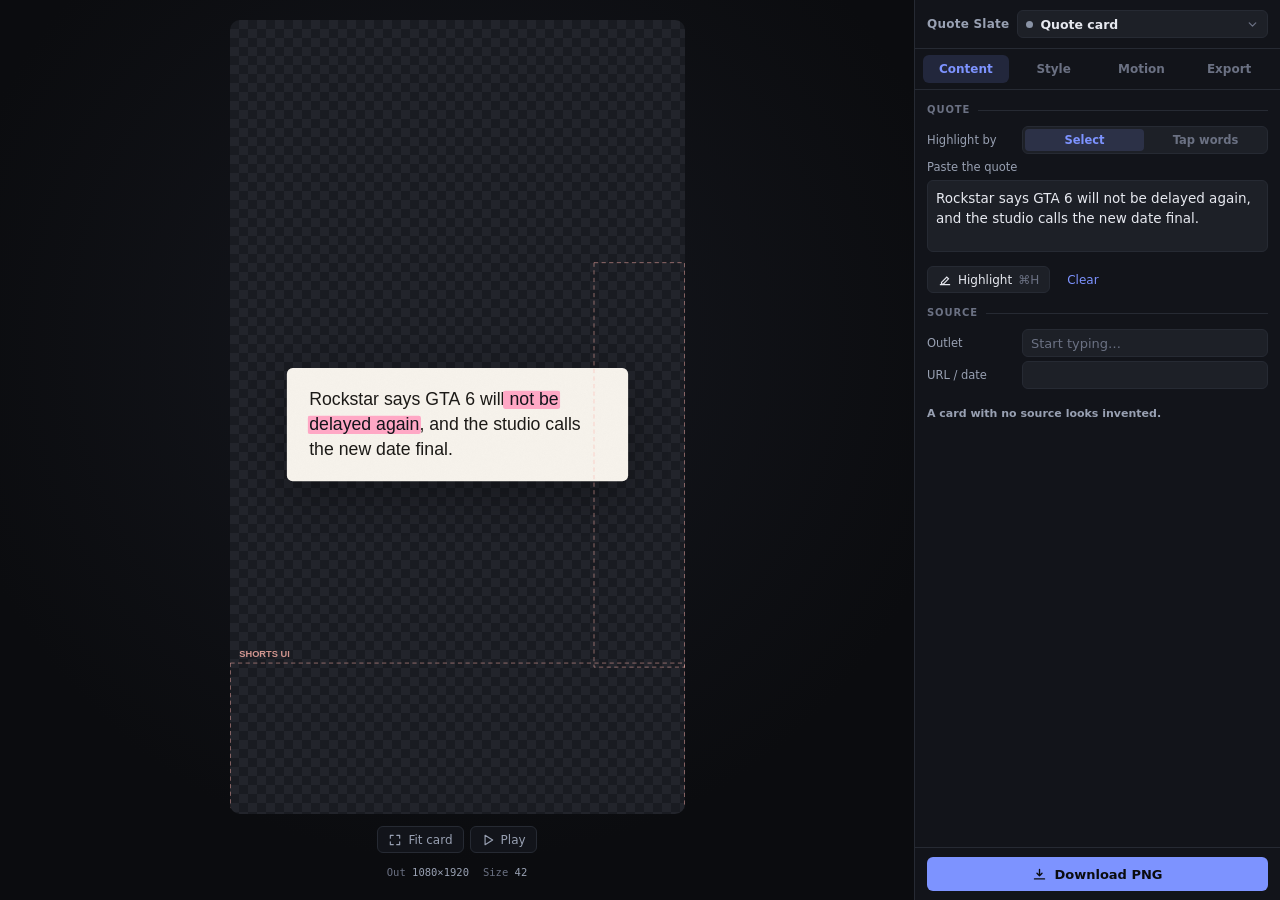
==== index.html @ 6d86068f "Fix toggles collapsing the canvas; add a Twitch chat card Toggles expanding the editor and killing t" ====
<!DOCTYPE html>
<html lang="en">
<head>
<meta charset="utf-8">
<!-- interactive-widget=resizes-content makes the on-screen keyboard shrink the
     *layout* viewport, so height:100% fills exactly the visible area and no gap
     can open below the nav bar. -->
<meta name="viewport" content="width=device-width,initial-scale=1,viewport-fit=cover,maximum-scale=1,interactive-widget=resizes-content">
<meta name="theme-color" content="#0B0C0F">
<title>Quote Slate</title>
<link rel="stylesheet" href="assets/css/app.css">
</head>
<body>
<div class="app">

  <main class="stage">
    <div class="viewer"><canvas id="preview"></canvas></div>
    <div class="tools">
      <button class="chip" id="view" aria-pressed="false"><svg viewBox="0 0 24 24"><path d="M4 9V4h5M20 9V4h-5M4 15v5h5M20 15v5h-5"/></svg><span>Fit card</span></button>
      <button class="chip" id="play"><svg viewBox="0 0 24 24"><path d="M7 4l13 8-13 8z"/></svg><span>Play</span></button>
    </div>
    <div class="readout"><div>Out <b id="rOut">—</b></div><div>Size <b id="rFit">—</b></div></div>
  </main>

  <button class="grip" id="grip" aria-label="Drag to resize the editor"><span></span></button>

  <section class="insp">
    <div class="insp-top">
      <span class="mark">Quote Slate</span>
      <div class="combo" id="designCombo">
        <button class="combo-btn" id="designBtn" aria-haspopup="listbox" aria-expanded="false">
          <span class="combo-dot" id="designDot"></span>
          <span class="combo-val" id="designVal">Quote card</span>
          <svg class="combo-chev" viewBox="0 0 24 24"><path d="M6 9l6 6 6-6"/></svg>
        </button>
        <div class="combo-pop" id="designPop" role="listbox"></div>
      </div>
      <span id="subtitle" class="hide"></span>
    </div>

    <nav class="tabs" role="tablist">
      <button data-p="content" role="tab" aria-selected="true">Content</button>
      <button data-p="style" role="tab" aria-selected="false">Style</button>
      <button data-p="motion" role="tab" aria-selected="false">Motion</button>
      <button data-p="export" role="tab" aria-selected="false">Export</button>
    </nav>

    <div class="pages">

      <!-- ===== CONTENT ===== -->
      <div class="page" data-page="content" data-on="true">
        <div class="cap" id="bodyHead">Text</div>
        <div class="row"><label>Highlight by</label>
          <div class="seg" id="mode"><button data-v="type" aria-pressed="true">Select</button><button data-v="tap">Tap words</button></div>
        </div>
        <div id="typeBox">
          <div class="row stack"><label for="text" id="textLabel">Quote</label>
            <textarea class="txt" id="text" spellcheck="false" placeholder="Paste the quote…"></textarea>
          </div>
          <div class="btn-row">
            <button class="btn" id="hlBtn"><svg viewBox="0 0 24 24"><path d="M4 20h16M6 16l9-9 3 3-9 9H6z"/></svg>Highlight <span style="color:var(--fg-3)">⌘H</span></button>
            <button class="btn ghost" id="clearBtn">Clear</button>
          </div>
        </div>
        <div id="tapBox" style="display:none">
          <div class="words" id="words"></div>
          <div class="btn-row"><button class="btn ghost" id="clearBtn2">Clear highlights</button></div>
          <p class="note">Tap a word to toggle. Drag sideways for a phrase.</p>
        </div>

        <!-- quote source -->
        <div id="sourceCard">
          <div class="cap">Source</div>
          <div class="row"><label for="outlet">Outlet</label>
            <input class="txt" type="text" id="outlet" spellcheck="false" autocomplete="off"
                   role="combobox" aria-expanded="false" aria-autocomplete="list" aria-controls="ac" placeholder="Start typing…">
          </div>
          <ul class="ac" id="ac" role="listbox" data-open="false"></ul>
          <div class="row"><label for="url">URL / date</label>
            <input class="txt" type="text" id="url" spellcheck="false" autocomplete="off">
          </div>
          <p class="note"><b>A card with no source looks invented.</b></p>
        </div>

        <!-- social account -->
        <div id="socialCard" class="hide">
          <div class="cap" id="socialHead">Account</div>
          <div class="row" id="nameRow"><label for="name">Name</label><input class="txt" type="text" id="name" spellcheck="false"></div>
          <div class="row" id="handleRow"><label for="handle" id="handleLabel">Handle</label><input class="txt" type="text" id="handle" spellcheck="false"></div>
          <div class="row" id="subRow"><label for="sub">Subreddit</label><input class="txt" type="text" id="sub" spellcheck="false"></div>
          <div class="row"><label for="time">Timestamp</label><input class="txt" type="text" id="time" spellcheck="false" placeholder="2h"></div>
          <div class="row" id="audioRow"><label for="audio">Audio</label><input class="txt" type="text" id="audio" spellcheck="false" placeholder="artist · Original audio"></div>
          <div class="drop" id="avatarDrop" role="button" tabindex="0" aria-label="Choose a profile picture">
            <span class="th" id="avatarThumb"><svg viewBox="0 0 24 24"><circle cx="12" cy="8" r="4"/><path d="M4 20c0-4 4-6 8-6s8 2 8 6"/></svg></span>
            <span class="lb">Profile picture<small id="avatarName">Optional — a coloured initial is used</small></span>
            <button type="button" class="x hide" id="avatarClear" aria-label="Remove">&times;</button>
            <input type="file" id="avatarFile" accept="image/*">
          </div>
          <div id="avatarFrame" class="hide">
            <div class="row sl"><label for="avatarScale">Zoom</label>
              <input type="range" id="avatarScale" min="100" max="300" value="100"><input class="num" id="avatarScaleNum" inputmode="numeric"><span class="unit">%</span></div>
            <div class="row sl"><label for="avatarX">Pan X</label>
              <input type="range" id="avatarX" min="-100" max="100" value="0"><input class="num" id="avatarXNum" inputmode="numeric"><span class="unit"></span></div>
            <div class="row sl"><label for="avatarY">Pan Y</label>
              <input type="range" id="avatarY" min="-100" max="100" value="0"><input class="num" id="avatarYNum" inputmode="numeric"><span class="unit"></span></div>
          </div>
          <div class="row" id="badgeRow"><label>Badge</label>
            <div class="seg" id="badge"><button data-v="off">Off</button><button data-v="blue" aria-pressed="true">Blue</button><button data-v="gold">Gold</button></div>
          </div>
          <div class="row" id="avShapeRow"><label>Avatar</label>
            <div class="seg" id="avShape"><button data-v="circle" aria-pressed="true">Circle</button><button data-v="square">Squared</button></div>
          </div>
          <div class="row rowsw" id="followRow"><span class="rl">Show “Follow”</span>
            <label class="sw"><input type="checkbox" id="follow" checked><span class="tr"></span></label></div>
          <div class="row rowsw" id="likeRow"><span class="rl">Liked<small>Fills the heart</small></span>
            <label class="sw"><input type="checkbox" id="likeOn"><span class="tr"></span></label></div>

          <!-- twitch chat -->
          <div id="twitchCard">
            <div class="row"><label>Name colour</label>
              <div class="sw-grid" id="nameColor"></div>
            </div>
            <div class="row"><label for="cheer">Cheer badge</label>
              <div class="cheerpick" id="cheerPick">
                <button class="combo-btn" id="cheerBtn" aria-haspopup="listbox" aria-expanded="false">
                  <span class="cheer-sw" id="cheerSw"></span>
                  <span class="combo-val" id="cheerVal">Off</span>
                  <svg class="combo-chev" viewBox="0 0 24 24"><path d="M6 9l6 6 6-6"/></svg>
                </button>
                <div class="combo-pop" id="cheerPop" role="listbox"></div>
              </div>
            </div>
            <div class="row rowsw"><span class="rl">Subscriber badge</span>
              <label class="sw"><input type="checkbox" id="subBadge" checked><span class="tr"></span></label></div>
            <div class="row rowsw"><span class="rl">Moderator badge</span>
              <label class="sw"><input type="checkbox" id="modBadge"><span class="tr"></span></label></div>
          </div>
        </div>

        <!-- element visibility -->
        <div id="showCard" class="hide">
          <div class="cap">Show / hide
            <button class="cap-btn" id="showAll">All on</button></div>
          <div class="row rowsw"><span class="rl">Numbers<small>Blanks every count, keeps the icons</small></span>
            <label class="sw"><input type="checkbox" id="hideCounts"><span class="tr"></span></label></div>
          <div id="showGrid"></div>
        </div>

        <!-- engagement + media -->
        <div id="metricsCard" class="hide">
          <div class="cap">Engagement</div>
          <div id="metricGrid"></div>
          <div class="drop hide" id="mediaDrop" role="button" tabindex="0" aria-label="Choose an image">
            <span class="th" id="mediaThumb"><svg viewBox="0 0 24 24"><rect x="3" y="4" width="18" height="16" rx="2"/><circle cx="9" cy="10" r="2"/><path d="M4 18l5-4 4 3 3-2 4 3"/></svg></span>
            <span class="lb">Attached image<small id="mediaName">Shown inside the post</small></span>
            <button type="button" class="x hide" id="mediaClear" aria-label="Remove">&times;</button>
            <input type="file" id="mediaFile" accept="image/*">
          </div>
          <div id="mediaFrame" class="hide">
            <div class="row sl"><label for="mediaScale">Zoom</label>
              <input type="range" id="mediaScale" min="100" max="300" value="100"><input class="num" id="mediaScaleNum" inputmode="numeric"><span class="unit">%</span></div>
            <div class="row sl"><label for="mediaX">Pan X</label>
              <input type="range" id="mediaX" min="-100" max="100" value="0"><input class="num" id="mediaXNum" inputmode="numeric"><span class="unit"></span></div>
            <div class="row sl"><label for="mediaY">Pan Y</label>
              <input type="range" id="mediaY" min="-100" max="100" value="0"><input class="num" id="mediaYNum" inputmode="numeric"><span class="unit"></span></div>
            <p class="note">Zoom starts at exact fit, so panning can never show an empty edge.</p>
          </div>
          <div class="row" id="mediaSrcRow"><label for="mediaSrc">Link source</label>
            <input class="txt" type="text" id="mediaSrc" spellcheck="false" placeholder="youtube.com"></div>
        </div>
      </div>

      <!-- ===== STYLE ===== -->
      <div class="page" data-page="style">
        <div id="themeCard">
          <div class="cap">Card</div>
          <div class="row"><label id="themeLab">Theme</label>
            <div class="seg" id="theme"><button data-v="light">Light</button><button data-v="paper" aria-pressed="true">Paper</button><button data-v="dark">Dark</button></div>
          </div>
          <div class="row" id="faceWrap"><label>Typeface</label>
            <div class="seg" id="face"><button data-v="serif">Serif</button><button data-v="sans" aria-pressed="true">Sans</button><button data-v="mono">Mono</button></div>
          </div>
        </div>

        <div class="cap">Highlight</div>
        <div class="row"><label>Colour</label>
          <div class="sw-grid" id="hlColor">
            <button data-v="#FFA8C5" style="background:#FFA8C5" aria-pressed="true"></button>
            <button data-v="#FFE566" style="background:#FFE566"></button>
            <button data-v="#9BF6A5" style="background:#9BF6A5"></button>
            <button data-v="#8BD3FF" style="background:#8BD3FF"></button>
            <button data-v="#FF7A45" style="background:#FF7A45"></button>
            <span class="pick" id="pickwrap"><input type="color" id="hlPick" value="#FFA8C5" aria-label="Custom colour"></span>
          </div>
        </div>
        <div class="row"><label for="hlHex">Hex</label><input class="txt mono" type="text" id="hlHex" maxlength="7" spellcheck="false"></div>
        <div class="row"><label>Style</label>
          <div class="seg" id="hlStyle"><button data-v="marker" aria-pressed="true">Marker</button><button data-v="underline">Underline</button></div>
        </div>

        <div class="cap">Layout</div>
        <div class="row sl"><label for="width" id="widthLab">Card width</label>
          <input type="range" id="width" min="45" max="95" value="75"><input class="num" id="widthNum" inputmode="numeric"><span class="unit">%</span></div>
        <div class="row sl"><label for="size">Text size</label>
          <input type="range" id="size" min="26" max="72" value="42"><input class="num" id="sizeNum" inputmode="numeric"><span class="unit">px</span></div>
        <div class="row sl"><label for="ypos">Vertical</label>
          <input type="range" id="ypos" min="-30" max="30" value="0"><input class="num" id="yposNum" inputmode="numeric"><span class="unit">%</span></div>
        <p class="note">Text size is a target — the card shrinks to fit the frame. Double-click a slider to reset.</p>

        <div id="extrasCard">
          <div class="cap">Extras</div>
          <div class="row rowsw" id="headerRow"><span class="rl">Outlet header bar</span>
            <label class="sw"><input type="checkbox" id="header" checked><span class="tr"></span></label></div>
          <div class="row rowsw" id="marksRow"><span class="rl">Quotation marks</span>
            <label class="sw"><input type="checkbox" id="marks"><span class="tr"></span></label></div>
          <div class="row rowsw"><span class="rl">Shorts UI zones<small>Preview only, never exported</small></span>
            <label class="sw"><input type="checkbox" id="guides" checked><span class="tr"></span></label></div>
        </div>
      </div>

      <!-- ===== MOTION ===== -->
      <div class="page" data-page="motion">
        <div class="cap">Card animation</div>
        <div class="row rowsw"><span class="rl">Animate in</span>
          <label class="sw"><input type="checkbox" id="anim" checked><span class="tr"></span></label></div>
        <div class="gwrap"><canvas id="curve" width="700" height="300"></canvas></div>
        <p class="note" id="curveInfo">—</p>

        <div class="cap" id="timingCap">Timing</div>
        <div class="row sl" id="durRow"><label for="dur">Duration</label>
          <input type="range" id="dur" min="8" max="60" value="15"><input class="num" id="durNum" inputmode="numeric"><span class="unit">f</span></div>
        <div class="row sl" id="holdRow"><label for="hold">Hold after</label>
          <input type="range" id="hold" min="0" max="60" value="6"><input class="num" id="holdNum" inputmode="numeric"><span class="unit">f</span></div>

        <div id="curvesGroup">
        <div class="cap">Curves</div>
        <div class="row"><label>Fade</label>
          <div class="seg" id="fadeEase"><button data-v="inout" aria-pressed="true">In-out</button><button data-v="out">Out</button><button data-v="none">None</button></div>
        </div>
        <div class="row"><label for="scaleEase">Scale</label>
          <select class="sel" id="scaleEase">
            <option value="back">Overshoot</option>
            <option value="spring">Spring</option>
            <option value="smooth">Smooth</option>
            <option value="custom">Custom bezier</option>
            <option value="none">Off</option>
          </select>
        </div>
        <div id="customRow" class="hide">
          <div class="row"><label for="bezPreset">Preset</label>
            <div style="display:flex;gap:6px">
              <select class="sel" id="bezPreset" aria-label="Bezier preset" style="flex:1"></select>
              <button class="btn" id="bezSave">Save</button>
            </div>
          </div>
          <p class="note">Drag the two dots on the graph to shape the curve.</p>
        </div>
        <div class="row sl"><label for="sFrom">Scale from</label>
          <input type="range" id="sFrom" min="40" max="100" value="88"><input class="num" id="sFromNum" inputmode="numeric"><span class="unit">%</span></div>
        <div class="row sl"><label for="over" id="overLab">Overshoot</label>
          <input type="range" id="over" min="0" max="40" value="17"><input class="num" id="overNum" inputmode="numeric"><span class="unit"></span></div>
        <div class="row sl"><label for="drift">Rise</label>
          <input type="range" id="drift" min="0" max="160" value="0"><input class="num" id="driftNum" inputmode="numeric"><span class="unit">px</span></div>

        </div>
        <div class="cap">Highlight animation</div>
        <div class="row rowsw"><span class="rl">Slide in<small>Wipes the marker across</small></span>
          <label class="sw"><input type="checkbox" id="hlAnim"><span class="tr"></span></label></div>
        <div id="hlAnimRow" class="hide">
          <div class="row sl"><label for="hlOffset">Offset</label>
            <input type="range" id="hlOffset" min="0" max="45" value="9"><input class="num" id="hlOffsetNum" inputmode="numeric"><span class="unit">f</span></div>
          <div class="row sl"><label for="hlDur">Slide time</label>
            <input type="range" id="hlDur" min="4" max="30" value="12"><input class="num" id="hlDurNum" inputmode="numeric"><span class="unit">f</span></div>
        </div>
      </div>

      <!-- ===== EXPORT ===== -->
      <div class="page" data-page="export">
        <div class="cap">Presets
          <button class="cap-btn" id="presetSave">Save current</button></div>
        <div id="presetList" class="presets"></div>
        <p class="note" id="presetNote">Presets store every setting except uploaded images.</p>
        <div class="cap">Output</div>
        <div class="row"><label>Type</label>
          <div class="seg" id="format"><button data-v="still" aria-pressed="true">Still</button><button data-v="seq">Frames</button><button data-v="webm">WebM</button><button data-v="gif">GIF</button></div>
        </div>
        <p class="note" id="fmtNote">A single settled frame.</p>
        <div id="stillFmtCard">
          <div class="row"><label>Encoding</label>
            <div class="seg" id="imgFmt"><button data-v="png" aria-pressed="true">PNG</button><button data-v="jpeg">JPEG</button></div>
          </div>
          <div class="row sl hide" id="jpegQ"><label for="jq">Quality</label>
            <input type="range" id="jq" min="60" max="100" value="92"><input class="num" id="jqNum" inputmode="numeric"><span class="unit">%</span></div>
        </div>
        <div class="row"><label>Framing</label>
          <div class="seg" id="crop"><button data-v="frame" aria-pressed="true">Full frame</button><button data-v="card">Card only</button></div>
        </div>
        <div class="row"><label>Resolution</label>
          <div class="seg" id="res"><button data-v="1" aria-pressed="true">1080p</button><button data-v="2">4K</button></div>
        </div>
        <div class="row"><label>Background</label>
          <div class="seg" id="bg"><button data-v="transparent" aria-pressed="true">Alpha</button><button data-v="#FFFFFF">White</button><button data-v="#000000">Black</button></div>
        </div>
        <div class="row" id="fpsRow"><label>Frame rate</label>
          <div class="seg" id="fps"><button data-v="24">24</button><button data-v="25">25</button><button data-v="30" aria-pressed="true">30</button><button data-v="60">60</button></div>
        </div>
        <div class="cap">File</div>
        <div class="row"><label for="exportName">Name</label>
          <input class="txt" type="text" id="exportName" spellcheck="false" autocomplete="off" placeholder="auto from text"></div>
        <p class="note">Frames append <b>_0000</b>. <b>Frames</b> (PNG) is lossless with alpha — use it for Premiere. GIF and WebM are previews.</p>
      </div>

    </div>

    <div class="insp-foot">
      <button id="dl"><svg viewBox="0 0 24 24"><path d="M12 4v10M8 10l4 4 4-4M4 19h16"/></svg><span id="fabLabel">Download PNG</span></button>
    </div>
  </section>

  <nav class="mbar" role="tablist">
    <button class="mt" data-p="content" role="tab" aria-selected="true"><svg viewBox="0 0 24 24"><path d="M4 6h16M4 12h16M4 18h9"/></svg>Content</button>
    <button class="mt" data-p="style" role="tab" aria-selected="false"><svg viewBox="0 0 24 24"><path d="M4 7h8M17 7h3M4 17h3M12 17h8"/><circle cx="14.5" cy="7" r="2.3"/><circle cx="9.5" cy="17" r="2.3"/></svg>Style</button>
    <button class="mt" data-p="motion" role="tab" aria-selected="false"><svg viewBox="0 0 24 24"><path d="M3 17c3.5 0 4.5-11 8-11s4.5 6 8 6"/></svg>Motion</button>
    <button class="mt" data-p="export" role="tab" aria-selected="false"><svg viewBox="0 0 24 24"><path d="M12 4v10M8 10l4 4 4-4M4 19h16"/></svg>Export</button>
    <button class="go" id="dlMobile" aria-label="Download"><svg viewBox="0 0 24 24"><path d="M12 4v10M8 10l4 4 4-4M4 19h16"/></svg></button>
  </nav>
</div>
<div class="snack" id="snack"></div>
<!-- Shown only if the module bundle never boots (e.g. opened over file://,
     where ES modules are blocked by CORS). boot.js removes it. -->
<div id="bootmsg">
  <b>Quote Slate needs to be served over http.</b>
  <span>This build uses ES modules, which browsers block on <code>file://</code>.
  Open it from GitHub Pages, or run <code>npx http-server</code> in this folder.</span>
</div>
<script type="module" src="assets/js/boot.js"></script>
</body>
</html>
---- assets/css/app.css ----
/* ============ tokens: dark-only tool chrome ============ */
:root{
  --bg:#0B0C0F; --panel:#12141A; --sub-panel:#171A21;
  --input:#1D2027; --input-hi:#252932; --line:#262A33; --line-2:#333844;
  --fg:#E7E9F0; --fg-2:#98A0B2; --fg-3:#6B7183;
  --acc:#7D93FF; --acc-soft:rgba(125,147,255,.15); --acc-ink:#0B0C0F;
  --warn:#FF8E7E; --ok:#6FD69A;
  --hl:#FFA8C5;
  --ui:-apple-system,BlinkMacSystemFont,"Segoe UI",Inter,Roboto,system-ui,sans-serif;
  --mono:ui-monospace,"SF Mono","Roboto Mono",Menlo,monospace;
  --r:6px; --r-lg:9px;
  --ctl:28px;              /* control height */
  --lab:86px;              /* label column */
}
*{box-sizing:border-box;-webkit-tap-highlight-color:transparent;min-width:0}
html,body{height:100%;overflow:hidden;overscroll-behavior:none}
body{margin:0;background:var(--bg);color:var(--fg);font-family:var(--ui);font-size:13px;
  line-height:1.4;-webkit-font-smoothing:antialiased;-webkit-text-size-adjust:100%}
button,input,select,textarea{font-family:inherit;font-size:inherit;color:inherit}
.hide{display:none!important}

*{scrollbar-width:thin;scrollbar-color:var(--line-2) transparent}
*::-webkit-scrollbar{width:9px;height:9px}
*::-webkit-scrollbar-track{background:transparent}
*::-webkit-scrollbar-thumb{background:var(--line-2);border-radius:9px;border:2px solid transparent;background-clip:content-box}
*::-webkit-scrollbar-thumb:hover{background:#454b59;background-clip:content-box}

/* ============ shell ============ */
.app{display:grid;grid-template-columns:1fr 366px;height:100dvh;height:var(--vh,100dvh);overflow:hidden}
@media (max-width:900px){
  /* --vh tracks the visual viewport, so the shell covers exactly the visible
     area whether or not the browser shrinks the layout viewport for the
     keyboard. html/body carry the nav bar colour so even a rounding-sized
     sliver behind the shell is invisible rather than a black band. */
  html,body{height:100%;background:var(--sub-panel);overflow:hidden}
  .app{position:fixed;left:0;right:0;top:var(--vvTop,0px);
       height:var(--vh,100%);max-height:var(--vh,100%)}
}

/* ---- canvas stage ---- */
.stage{display:flex;flex-direction:column;align-items:center;justify-content:center;gap:12px;
  padding:20px;min-height:0;min-width:0;overflow:hidden;background:
    radial-gradient(circle at 50% 38%,#15171E 0%,var(--bg) 72%)}
.viewer{line-height:0;border-radius:10px;overflow:hidden}
#preview{display:block;cursor:zoom-in;box-shadow:0 12px 40px rgba(0,0,0,.55);
  background:conic-gradient(#22242B 25%,#191B21 0 50%,#22242B 0 75%,#191B21 0) 0 0/18px 18px}
.tools{display:flex;gap:6px;align-items:center}
.chip{height:27px;padding:0 10px;border-radius:var(--r);border:1px solid var(--line);
  background:var(--panel);color:var(--fg-2);font-size:12px;font-weight:500;cursor:pointer;
  display:inline-flex;align-items:center;gap:6px;transition:background .1s,color .1s}
.chip:hover{background:var(--input-hi);color:var(--fg)}
.chip svg{width:14px;height:14px;fill:none;stroke:currentColor;stroke-width:2;stroke-linecap:round;stroke-linejoin:round}
.chip[aria-pressed=true]{background:var(--acc-soft);color:var(--acc);border-color:transparent}
.readout{display:flex;gap:14px;font-family:var(--mono);font-size:10.5px;color:var(--fg-3)}
.readout b{color:var(--fg-2);font-weight:500}
.readout b.warn{color:var(--warn)}

/* ---- inspector ---- */
.insp{display:flex;flex-direction:column;min-height:0;background:var(--panel);border-left:1px solid var(--line)}
.insp-top{flex:none;display:flex;align-items:center;gap:8px;padding:10px 12px;border-bottom:1px solid var(--line)}
.insp-top .mark{font-size:12px;font-weight:600;letter-spacing:.02em;color:var(--fg-2);flex:none}
select.sel{flex:1;height:var(--ctl);background:var(--input);border:1px solid var(--line);border-radius:var(--r);
  color:var(--fg);padding:0 8px;font-size:12.5px;font-weight:500;cursor:pointer;
  appearance:none;background-image:linear-gradient(45deg,transparent 50%,var(--fg-3) 50%),linear-gradient(135deg,var(--fg-3) 50%,transparent 50%);
  background-position:calc(100% - 14px) 12px,calc(100% - 9px) 12px;background-size:5px 5px,5px 5px;background-repeat:no-repeat}
select.sel:hover{background-color:var(--input-hi)}
select.sel:focus-visible{outline:2px solid var(--acc);outline-offset:-1px}

.tabs{flex:none;display:flex;gap:2px;padding:6px 8px;border-bottom:1px solid var(--line)}
.tabs button{flex:1;height:28px;background:none;border:0;border-radius:var(--r);color:var(--fg-3);
  font-size:12px;font-weight:600;cursor:pointer;transition:background .1s,color .1s}
.tabs button:hover{background:var(--input);color:var(--fg-2)}
.tabs button[aria-selected=true]{background:var(--acc-soft);color:var(--acc)}

.pages{flex:1;overflow-y:auto;overflow-x:hidden;-webkit-overflow-scrolling:touch;padding:2px 0 14px}
.page{display:none}
.page[data-on=true]{display:block}

.insp-foot{flex:none;padding:9px 12px;border-top:1px solid var(--line);display:flex;align-items:center;gap:9px}
#dl{flex:1;height:34px;border:0;border-radius:var(--r);background:var(--acc);color:var(--acc-ink);
  font-size:13px;font-weight:650;cursor:pointer;display:inline-flex;align-items:center;justify-content:center;gap:7px}
#dl:hover{filter:brightness(1.08)}
#dl[disabled]{opacity:.5;cursor:progress}
#dl svg{width:15px;height:15px;fill:none;stroke:currentColor;stroke-width:2.2;stroke-linecap:round;stroke-linejoin:round}

/* ============ dense rows ============ */
.cap{display:flex;align-items:center;gap:8px;margin:14px 12px 7px;font-size:10px;font-weight:700;
  letter-spacing:.09em;text-transform:uppercase;color:var(--fg-3)}
.cap::after{content:"";flex:1;height:1px;background:var(--line)}
.cap:first-child{margin-top:11px}

.row{display:grid;grid-template-columns:var(--lab) 1fr;align-items:center;gap:9px;
  padding:2px 12px;min-height:30px}
.row.sl{grid-template-columns:var(--lab) 1fr 44px 20px}
.row.wide{grid-template-columns:1fr}
.row>label,.row>.rl{font-size:11.5px;color:var(--fg-2);overflow:hidden;text-overflow:ellipsis;white-space:nowrap}
.row.stack{display:block;padding:3px 12px}
.row.stack>label{display:block;margin-bottom:5px}
.note{font-size:11px;color:var(--fg-3);padding:4px 12px 2px;line-height:1.45}
.note b{color:var(--fg-2);font-weight:600}
.btn-row{display:flex;gap:6px;padding:6px 12px 2px}

/* text inputs */
.txt{width:100%;height:var(--ctl);background:var(--input);border:1px solid var(--line);
  border-radius:var(--r);padding:0 8px;outline:none;transition:border-color .1s}
.txt:hover{background:var(--input-hi)}
.txt:focus{border-color:var(--acc);background:var(--input)}
.txt::placeholder{color:var(--fg-3)}
textarea.txt{height:auto;min-height:72px;max-height:210px;padding:7px 8px;resize:none;
  overflow-y:auto;line-height:1.5;font-size:13.5px}
.txt.mono{font-family:var(--mono);text-transform:uppercase}

/* numeric field beside a slider */
.num{width:100%;height:24px;background:var(--input);border:1px solid var(--line);border-radius:5px;
  font-family:var(--mono);font-size:11.5px;text-align:right;padding:0 5px;outline:none}
.num:hover{background:var(--input-hi)}
.num:focus{border-color:var(--acc)}
.unit{font-family:var(--mono);font-size:10.5px;color:var(--fg-3)}

/* buttons */
.btn{height:27px;padding:0 10px;border-radius:var(--r);border:1px solid var(--line);
  background:var(--input);color:var(--fg);font-size:12px;font-weight:500;cursor:pointer;
  display:inline-flex;align-items:center;gap:6px}
.btn:hover{background:var(--input-hi)}
.btn.ghost{background:none;border-color:transparent;color:var(--acc)}
.btn.ghost:hover{background:var(--acc-soft)}
.btn svg{width:14px;height:14px;fill:none;stroke:currentColor;stroke-width:2;stroke-linecap:round}

/* segmented */
.seg{display:flex;height:var(--ctl);background:var(--input);border:1px solid var(--line);
  border-radius:var(--r);padding:2px;gap:2px}
.seg button{flex:1 1 0;min-width:0;background:none;border:0;border-radius:4px;color:var(--fg-3);
  font-size:11.5px;font-weight:600;cursor:pointer;padding:0 3px;white-space:nowrap;
  overflow:hidden;text-overflow:ellipsis;transition:background .1s,color .1s}
.seg button:hover{color:var(--fg)}
.seg button[aria-pressed=true]{background:var(--acc-soft);color:var(--acc)}

/* switch */
.sw{position:relative;display:flex;align-items:center;justify-content:flex-end;cursor:pointer}
.sw input{position:absolute;opacity:0;width:1px;height:1px;pointer-events:none}
.sw .tr{width:32px;height:18px;border-radius:9px;background:var(--input-hi);
  border:1px solid var(--line-2);position:relative;transition:.14s;flex:none}
.sw .tr::after{content:"";position:absolute;left:2px;top:2px;width:12px;height:12px;border-radius:50%;
  background:var(--fg-3);transition:.14s}
.sw input:checked+.tr{background:var(--acc);border-color:var(--acc)}
.sw input:checked+.tr::after{left:16px;background:var(--acc-ink)}
.sw input:focus-visible+.tr{outline:2px solid var(--acc);outline-offset:2px}
.rowsw{grid-template-columns:1fr auto}
.rowsw .rl small{display:block;font-size:10.5px;color:var(--fg-3);margin-top:1px;white-space:normal}

/* sliders — fill tracks the handle exactly */
input[type=range]{-webkit-appearance:none;appearance:none;background:none;width:100%;height:20px;margin:0;cursor:pointer}
input[type=range]::-webkit-slider-runnable-track{height:4px;border-radius:2px;
  background:linear-gradient(90deg,var(--acc) 0 var(--fill,50%),var(--input-hi) var(--fill,50%) 100%)}
input[type=range]::-webkit-slider-thumb{-webkit-appearance:none;width:13px;height:13px;border-radius:50%;
  background:#EDEFF6;border:0;box-shadow:0 1px 3px rgba(0,0,0,.5);margin-top:-4.5px}
input[type=range]::-moz-range-track{height:4px;border-radius:2px;background:var(--input-hi)}
input[type=range]::-moz-range-progress{height:4px;border-radius:2px;background:var(--acc)}
input[type=range]::-moz-range-thumb{width:13px;height:13px;border-radius:50%;background:#EDEFF6;border:0}
input[type=range]:focus-visible::-webkit-slider-thumb{box-shadow:0 0 0 3px var(--acc-soft)}

/* colour swatches */
.sw-grid{display:flex;gap:6px;align-items:center}
.sw-grid button{width:24px;height:24px;border-radius:5px;border:1px solid rgba(255,255,255,.14);
  cursor:pointer;position:relative;flex:none;padding:0}
.sw-grid button[aria-pressed=true]{box-shadow:0 0 0 2px var(--acc)}
.pick{position:relative;width:24px;height:24px;border-radius:5px;flex:none;overflow:hidden;cursor:pointer;
  background:conic-gradient(#f66,#fd6,#6f9,#6cf,#a6f,#f66);border:1px solid rgba(255,255,255,.14)}
.pick input{position:absolute;inset:-6px;width:40px;height:40px;border:0;padding:0;background:none;cursor:pointer;opacity:0}
.pick[data-active=true]{box-shadow:0 0 0 2px var(--acc)}

/* autocomplete */
.ac{list-style:none;margin:4px 12px 0;padding:4px;background:var(--sub-panel);border:1px solid var(--line-2);
  border-radius:var(--r);max-height:214px;overflow-y:auto;display:none;box-shadow:0 8px 24px rgba(0,0,0,.55)}
.ac[data-open=true]{display:block}
.ac li{display:flex;align-items:center;justify-content:space-between;gap:8px;padding:6px 8px;
  border-radius:4px;cursor:pointer;font-size:12.5px}
.ac li small{color:var(--fg-3);font-size:10.5px;font-family:var(--mono);flex:none;
  overflow:hidden;text-overflow:ellipsis;max-width:46%}
.ac li b{font-weight:500;overflow:hidden;text-overflow:ellipsis;white-space:nowrap}
.ac li[aria-selected=true]{background:var(--acc-soft);color:var(--acc)}
.ac li[aria-selected=true] small{color:var(--acc)}

/* image drop */
.drop{display:flex;align-items:center;gap:8px;background:var(--input);border:1px dashed var(--line-2);
  border-radius:var(--r);padding:7px;cursor:pointer;margin:3px 12px}
.drop:hover{border-color:var(--acc);background:var(--input-hi)}
.drop .th{width:32px;height:32px;border-radius:4px;flex:none;background:var(--input-hi);
  background-size:cover;background-position:center;display:grid;place-items:center;color:var(--fg-3)}
.drop .th svg{width:15px;height:15px;fill:none;stroke:currentColor;stroke-width:1.8}
.drop .lb{flex:1;min-width:0;font-size:11.5px}
.drop .lb small{display:block;color:var(--fg-3);font-size:10.5px;margin-top:1px;
  white-space:nowrap;overflow:hidden;text-overflow:ellipsis}
/* kept in the layout but invisible — display:none breaks activation */
.drop input[type=file]{position:absolute;width:1px;height:1px;opacity:0;pointer-events:none}
.drop{position:relative}
.drop[data-over=true]{border-color:var(--acc);background:var(--acc-soft)}
.drop:focus-visible{outline:2px solid var(--acc);outline-offset:1px}
.drop .x{background:none;border:0;color:var(--fg-3);cursor:pointer;font-size:16px;padding:2px 5px;line-height:1}
.drop .x:hover{color:var(--warn)}

/* word chips */
.words{display:flex;flex-wrap:wrap;gap:5px;touch-action:pan-y;user-select:none;-webkit-user-select:none;
  background:var(--input);border:1px solid var(--line);border-radius:var(--r);padding:8px;
  min-height:84px;max-height:196px;overflow-y:auto;align-content:flex-start;margin:3px 12px}
.w{font-size:12.5px;background:var(--input-hi);border:1px solid var(--line-2);color:var(--fg);
  border-radius:4px;padding:4px 7px;cursor:pointer;line-height:1.15;touch-action:pan-y;
  max-width:100%;overflow-wrap:anywhere;text-align:left}
.w.on{background:var(--hl);color:#101014;border-color:var(--hl);font-weight:650}

/* bezier graph */
#curve{width:100%;height:132px;display:block;background:var(--input);border:1px solid var(--line);
  border-radius:var(--r);touch-action:none;cursor:crosshair}
.gwrap{padding:3px 12px}

/* ---- custom design combobox (replaces the native select) ---- */
.combo{position:relative;flex:1;min-width:0}
.combo-btn{width:100%;height:var(--ctl);display:flex;align-items:center;gap:7px;
  background:var(--input);border:1px solid var(--line);border-radius:var(--r);
  padding:0 8px;cursor:pointer;text-align:left}
.combo-btn:hover{background:var(--input-hi)}
.combo-btn[aria-expanded=true]{border-color:var(--acc)}
.combo-dot{width:7px;height:7px;border-radius:50%;background:var(--fg-3);flex:none}
.combo-val{flex:1;min-width:0;font-size:12.5px;font-weight:600;overflow:hidden;
  text-overflow:ellipsis;white-space:nowrap}
.combo-chev{width:13px;height:13px;flex:none;fill:none;stroke:var(--fg-3);stroke-width:2.4;
  stroke-linecap:round;stroke-linejoin:round;transition:transform .13s}
.combo-btn[aria-expanded=true] .combo-chev{transform:rotate(180deg)}
/* Fixed to the viewport, not the editor: placed by JS so it always fits between
   the button and the nav bar, flipping upward when there is more room there.
   Absolute positioning let it clip outside the editor with no way to reach it. */
.combo-pop{position:fixed;z-index:60;display:none;
  background:var(--sub-panel);border:1px solid var(--line-2);border-radius:var(--r-lg);
  padding:5px;box-shadow:0 18px 44px rgba(0,0,0,.75);overflow-y:auto;
  -webkit-overflow-scrolling:touch;overscroll-behavior:contain}
.combo-pop[data-open=true]{display:block}
.combo-grp{font-size:9.5px;font-weight:700;letter-spacing:.09em;text-transform:uppercase;
  color:var(--fg-3);padding:8px 8px 4px}
.combo-opt{display:flex;align-items:center;gap:8px;width:100%;background:none;border:0;
  border-radius:5px;padding:7px 8px;cursor:pointer;color:var(--fg);font-size:12.5px;text-align:left}
.combo-opt:hover{background:var(--input-hi)}
.combo-opt[aria-selected=true]{background:var(--acc-soft);color:var(--acc);font-weight:600}
.combo-opt .cd{width:7px;height:7px;border-radius:50%;flex:none}

/* ---- cheer badge picker ---- */
.cheerpick{position:relative;flex:1;min-width:0}
.cheer-sw{width:16px;height:16px;border-radius:4px;flex:none;background:var(--input-hi);
  display:grid;place-items:center}
.cheer-sw canvas{display:block;width:16px;height:16px}
.cheer-opt{display:flex;align-items:center;gap:9px;width:100%;background:none;border:0;
  border-radius:5px;padding:5px 8px;cursor:pointer;color:var(--fg);font-size:12.5px;text-align:left}
.cheer-opt:hover{background:var(--input-hi)}
.cheer-opt[aria-selected=true]{background:var(--acc-soft);color:var(--acc);font-weight:600}
.cheer-opt canvas{display:block;width:20px;height:20px;flex:none}

/* ---- caption action button ---- */
.cap-btn{background:none;border:0;color:var(--acc);font-size:10.5px;font-weight:700;
  letter-spacing:.04em;text-transform:uppercase;cursor:pointer;padding:2px 4px;border-radius:4px;
  flex:none;order:3}
.cap-btn:hover{background:var(--acc-soft)}
.cap:has(.cap-btn)::after{order:2}

/* ---- show/hide chip grid ---- */
.chips{display:flex;flex-wrap:wrap;gap:5px;padding:4px 12px 2px}
.chips button{background:var(--input);border:1px solid var(--line);border-radius:20px;
  color:var(--fg-3);font-size:11.5px;font-weight:500;cursor:pointer;padding:5px 10px;
  display:inline-flex;align-items:center;gap:5px}
.chips button:hover{background:var(--input-hi);color:var(--fg-2)}
.chips button[aria-pressed=true]{background:var(--acc-soft);border-color:transparent;color:var(--acc)}
.chips button .tick{width:11px;height:11px;flex:none;fill:none;stroke:currentColor;
  stroke-width:2.6;stroke-linecap:round;stroke-linejoin:round;opacity:.35}
.chips button[aria-pressed=true] .tick{opacity:1}

/* ---- presets ---- */
.presets{display:flex;flex-direction:column;gap:4px;padding:2px 12px}
.presets .pr{display:flex;align-items:center;gap:7px;background:var(--input);
  border:1px solid var(--line);border-radius:var(--r);padding:0 4px 0 9px;height:32px}
.presets .pr:hover{background:var(--input-hi)}
.presets .pr .nm{flex:1;min-width:0;background:none;border:0;text-align:left;cursor:pointer;
  font-size:12.5px;color:var(--fg);overflow:hidden;text-overflow:ellipsis;white-space:nowrap;height:100%}
.presets .pr[data-on=true]{border-color:var(--acc)}
.presets .pr[data-on=true] .nm{color:var(--acc);font-weight:600}
.presets .pr .act{background:none;border:0;color:var(--fg-3);cursor:pointer;font-size:11px;
  padding:4px 5px;border-radius:4px;flex:none}
.presets .pr .act:hover{color:var(--fg);background:var(--line)}
.presets .pr .act.del:hover{color:var(--warn)}
.presets .empty{font-size:11px;color:var(--fg-3);padding:3px 0}

/* ---- drag grip (mobile only) ---- */
.grip{display:none}

/* mobile bottom bar (hidden on desktop) */
.mbar{display:none}

.snack{position:fixed;left:50%;bottom:18px;transform:translate(-50%,14px);background:#EDEFF6;color:#14161B;
  padding:9px 14px;border-radius:var(--r);font-size:12.5px;font-weight:500;opacity:0;pointer-events:none;
  transition:.18s;z-index:60;max-width:min(92vw,400px);text-align:center;box-shadow:0 8px 26px rgba(0,0,0,.6)}
.snack.on{opacity:1;transform:translate(-50%,0)}

/* ============ mobile: vertical-first ============ */
@media (max-width:900px){
  :root{--ctl:34px;--lab:78px}
  .app{display:flex;flex-direction:column}
  /* The canvas height is the one knob: dragging the grip changes it, and the
     editor simply takes whatever is left. Heights come from --vh, never static
     vh, so the keyboard cannot squeeze the controls out of view. */
  .stage{flex:none;height:var(--canvasH,40vh);padding:10px 12px 6px;gap:8px;background:none;
    transition:height .2s cubic-bezier(.2,0,0,1)}
  .app[data-drag=true] .stage{transition:none}
  .app[data-sheet=full] .stage{padding:0}
  .app[data-sheet=full] .stage .tools,
  .app[data-sheet=full] .stage .readout{display:none}
  /* while a field is focused the canvas becomes a short live strip */
  :root[data-kb="1"] .stage{height:96px;padding:6px 12px 2px;gap:0}
  :root[data-kb="1"] .stage .tools,
  :root[data-kb="1"] .stage .readout{display:none}

  /* ---- drag grip ---- */
  .grip{display:flex;flex:none;align-items:center;justify-content:center;
    width:100%;height:22px;padding:0;margin:0;border:0;background:var(--panel);
    border-top:1px solid var(--line);border-radius:12px 12px 0 0;cursor:grab;
    touch-action:none;-webkit-tap-highlight-color:transparent}
  .grip span{display:block;width:40px;height:4px;border-radius:2px;background:var(--line-2);
    transition:background .12s,width .12s}
  .grip:active{cursor:grabbing}
  .grip:active span,.app[data-drag=true] .grip span{background:var(--acc);width:56px}
  /* Parked at the bottom: dim the scrolling controls only. Never
     pointer-events:none (that could strand the editor), and never dim
     .insp-top — an opacity ancestor would make the design list translucent and
     trap its z-index in a new stacking context. */
  .app[data-sheet=peek] .pages{opacity:.4}
  .insp{flex:1;min-height:0;border-left:0;border-top:0;background:var(--panel)}
  .insp-top{padding:8px 11px}
  .insp-top .mark{display:none}
  .tabs{display:none}                 /* moved to the thumb zone */
  .insp-foot{display:none}            /* download lives in the bottom bar */
  .pages{padding-bottom:10px}
  .row{min-height:36px;padding:3px 11px}
  .row.sl{grid-template-columns:var(--lab) 1fr 46px 20px}
  .cap{margin:15px 11px 7px}
  .note,.drop,.words,.gwrap,.ac{margin-left:11px;margin-right:11px}
  .note{padding-left:0;padding-right:0}
  input[type=range]{height:34px}
  input[type=range]::-webkit-slider-thumb{width:17px;height:17px;margin-top:-6.5px}
  .num{height:28px;font-size:12.5px}
  .sw .tr{width:38px;height:22px;border-radius:11px}
  .sw .tr::after{width:16px;height:16px}
  .sw input:checked+.tr::after{left:18px}
  .sw-grid button,.pick{width:30px;height:30px}
  .mbar{display:flex;order:2;flex:none;align-items:center;gap:4px;padding:6px 8px
    calc(6px + env(safe-area-inset-bottom));background:var(--sub-panel);border-top:1px solid var(--line)}
  .mbar .mt{flex:1;height:40px;background:none;border:0;border-radius:var(--r);color:var(--fg-3);
    font-size:11.5px;font-weight:600;cursor:pointer;display:flex;flex-direction:column;
    align-items:center;justify-content:center;gap:2px}
  .mbar .mt svg{width:17px;height:17px;fill:none;stroke:currentColor;stroke-width:2;stroke-linecap:round;stroke-linejoin:round}
  .mbar .mt[aria-selected=true]{background:var(--acc-soft);color:var(--acc)}
  .mbar .go{flex:none;width:52px;height:40px;border:0;border-radius:var(--r);background:var(--acc);
    color:var(--acc-ink);cursor:pointer;display:grid;place-items:center}
  .mbar .go svg{width:18px;height:18px;fill:none;stroke:currentColor;stroke-width:2.3;stroke-linecap:round;stroke-linejoin:round}
  .mbar .go[disabled]{opacity:.5}
  .snack{bottom:calc(66px + env(safe-area-inset-bottom))}
}
@media (prefers-reduced-motion:reduce){*{transition:none!important;animation:none!important}}

/* boot failure notice — removed by boot.js on a successful start */
#bootmsg{position:fixed;inset:0;z-index:99;display:flex;flex-direction:column;gap:10px;
  align-items:center;justify-content:center;padding:32px;text-align:center;
  background:var(--bg);color:var(--fg-2);font-size:13px;line-height:1.6}
#bootmsg b{color:var(--fg);font-size:15px}
#bootmsg span{max-width:34em}
#bootmsg code{font-family:var(--mono);font-size:12px;background:var(--input);
  border:1px solid var(--line);border-radius:4px;padding:1px 5px;color:var(--fg)}

/* ============================================================
   Motion. Short, functional easing — feedback on state change,
   never anything that delays a click. All of it is disabled by
   prefers-reduced-motion at the bottom of this file.
   ============================================================ */
:root{
  --e-out:cubic-bezier(.22,1,.36,1);      /* settle */
  --e-snap:cubic-bezier(.34,1.4,.5,1);    /* slight overshoot */
  --t:.16s;
}

/* tab panels ease in rather than snapping */
@keyframes pageIn{from{opacity:0;transform:translateY(6px)}to{opacity:1;transform:none}}
.page[data-on=true]{animation:pageIn .2s var(--e-out) both}

/* rows revealed by relevance changes fade rather than pop */
@keyframes rowIn{from{opacity:0}to{opacity:1}}
.row,.cap,.drop,.note{animation:rowIn .18s ease both}

/* generic press feedback */
.btn,.chip,.seg button,.chips button,.combo-btn,.cap-btn,.presets .pr .act,#dl,.mbar .mt,.mbar .go{
  transition:background var(--t) ease,color var(--t) ease,border-color var(--t) ease,
             transform .1s var(--e-out),box-shadow var(--t) ease,opacity var(--t) ease}
.btn:active,.chip:active,.chips button:active,.combo-btn:active,.cap-btn:active,#dl:active,.mbar .go:active{transform:scale(.96)}
.seg button:active{transform:scale(.94)}
.mbar .mt:active{transform:scale(.93)}

/* segmented / chip selection pops in */
.seg button[aria-pressed=true]{animation:segPop .2s var(--e-snap)}
@keyframes segPop{from{transform:scale(.88)}to{transform:scale(1)}}
.chips button[aria-pressed=true] .tick{animation:tickIn .22s var(--e-snap)}
@keyframes tickIn{from{transform:scale(.4);opacity:0}to{transform:scale(1);opacity:1}}

/* switch: the thumb overshoots very slightly on the way across */
.sw .tr{transition:background var(--t) ease,border-color var(--t) ease,transform .12s var(--e-out)}
.sw .tr::after{transition:left .2s var(--e-snap),width .16s var(--e-out),
               height .16s var(--e-out),background var(--t) ease}
.sw:active .tr{transform:scale(.94)}

/* text + numeric fields */
.txt,.num{transition:background var(--t) ease,border-color var(--t) ease,box-shadow var(--t) ease}
.txt:focus,.num:focus{box-shadow:0 0 0 3px var(--acc-soft)}

/* slider thumb grows while dragging */
input[type=range]::-webkit-slider-thumb{transition:transform .12s var(--e-out),box-shadow var(--t) ease}
input[type=range]:active::-webkit-slider-thumb{transform:scale(1.25)}

/* combobox popup */
.combo-pop{transform-origin:top center;animation:popIn .16s var(--e-out)}
.combo-pop[data-dir=up]{transform-origin:bottom center;animation:popInUp .16s var(--e-out)}
@keyframes popInUp{from{opacity:0;transform:scale(.96) translateY(6px)}to{opacity:1;transform:none}}
@keyframes popIn{from{opacity:0;transform:scale(.96) translateY(-6px)}to{opacity:1;transform:none}}
.combo-opt{transition:background var(--t) ease,color var(--t) ease}

/* autocomplete list */
.ac[data-open=true]{animation:popIn .15s var(--e-out)}
.ac li{transition:background .12s ease,color .12s ease}

/* preset rows lift on hover */
.presets .pr{transition:background var(--t) ease,border-color var(--t) ease,transform .12s var(--e-out)}
.presets .pr:hover{transform:translateX(2px)}

/* word chips */
.w{transition:background .13s ease,color .13s ease,border-color .13s ease,transform .1s var(--e-out)}
.w:active{transform:scale(.94)}
.w.on{animation:tickIn .2s var(--e-snap)}

/* toast */
.snack{transition:opacity .2s ease,transform .24s var(--e-snap)}

/* canvas fades in on first paint so it does not flash */
@keyframes viewerIn{from{opacity:0}to{opacity:1}}
.viewer{animation:viewerIn .3s ease both}

/* the grip reacts to grabbing */
.grip span{transition:background .14s ease,width .16s var(--e-snap),height .14s ease}
.grip:active span,.app[data-drag=true] .grip span{height:5px}

/* image drop thumbnail */
.drop .th{transition:background-image .2s ease,transform .14s var(--e-out)}
.drop:active .th{transform:scale(.94)}

@media (prefers-reduced-motion:reduce){
  *,*::before,*::after{animation:none!important;transition:none!important}
}
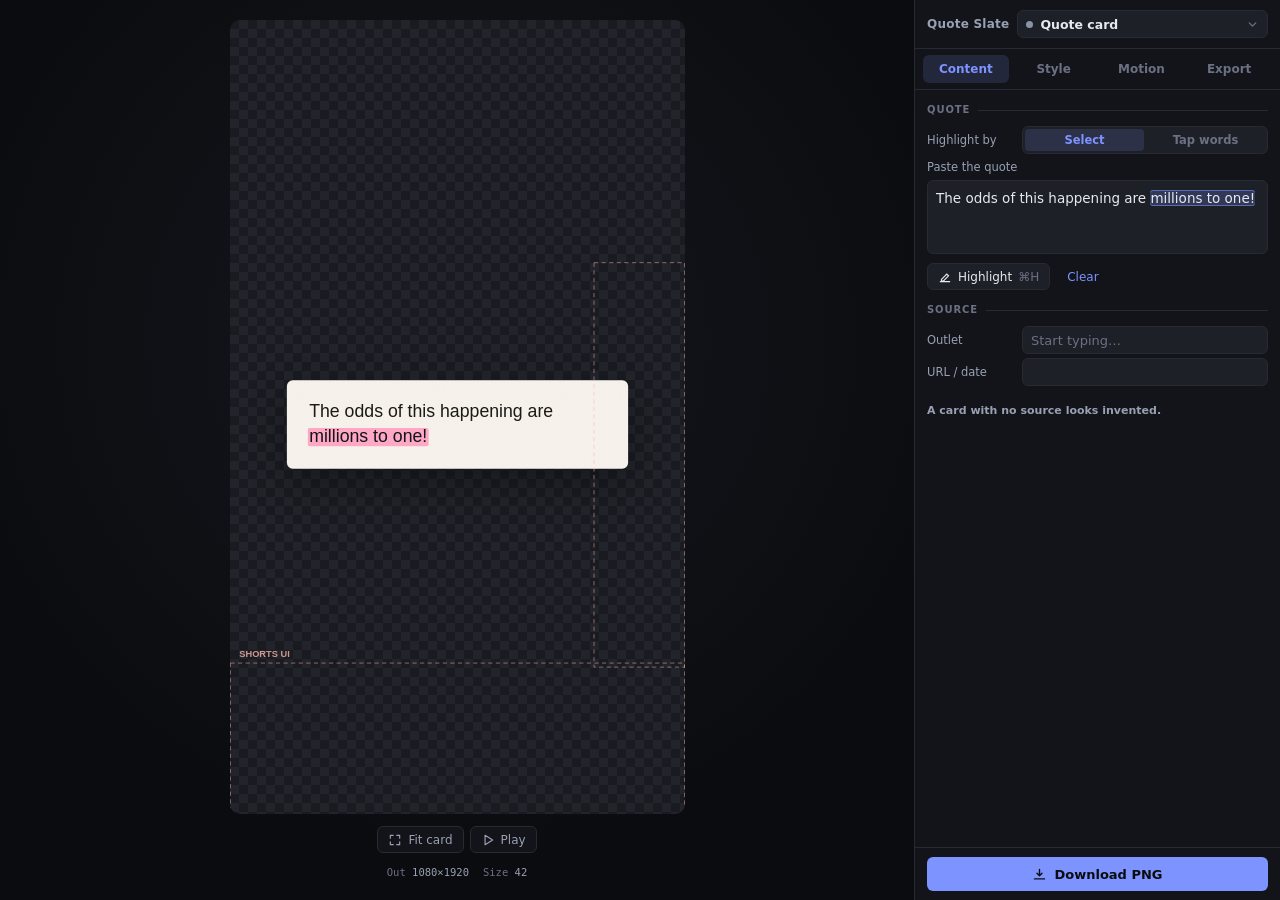
==== commit c09c085e: "Fix popup clipping; add chat/reply mode, defaults and a highlight hint - Colour swatches wrap instea" ====
--- a/index.html
+++ b/index.html
@@ -50,12 +50,15 @@
       <!-- ===== CONTENT ===== -->
       <div class="page" data-page="content" data-on="true">
         <div class="cap" id="bodyHead">Text</div>
-        <div class="row"><label>Highlight by</label>
+        <div class="row" id="modeRow"><label>Highlight by</label>
           <div class="seg" id="mode"><button data-v="type" aria-pressed="true">Select</button><button data-v="tap">Tap words</button></div>
         </div>
         <div id="typeBox">
           <div class="row stack"><label for="text" id="textLabel">Quote</label>
-            <textarea class="txt" id="text" spellcheck="false" placeholder="Paste the quote…"></textarea>
+            <div class="taWrap">
+              <div class="taMirror" id="textMirror" aria-hidden="true"></div>
+              <textarea id="text" spellcheck="false" placeholder="Paste the quote…"></textarea>
+            </div>
           </div>
           <div class="btn-row">
             <button class="btn" id="hlBtn"><svg viewBox="0 0 24 24"><path d="M4 20h16M6 16l9-9 3 3-9 9H6z"/></svg>Highlight <span style="color:var(--fg-3)">⌘H</span></button>
@@ -117,6 +120,8 @@
 
           <!-- twitch chat -->
           <div id="twitchCard">
+            <div class="row rowsw" id="twReplyRow"><span class="rl">Reply to someone<small>Adds the “Replying to” line</small></span>
+              <label class="sw"><input type="checkbox" id="twReply"><span class="tr"></span></label></div>
             <div class="row"><label>Name colour</label>
               <div class="sw-grid" id="nameColor"></div>
             </div>
@@ -141,7 +146,7 @@
         <div id="showCard" class="hide">
           <div class="cap">Show / hide
             <button class="cap-btn" id="showAll">All on</button></div>
-          <div class="row rowsw"><span class="rl">Numbers<small>Blanks every count, keeps the icons</small></span>
+          <div class="row rowsw" id="countsRow"><span class="rl">Numbers<small>Blanks every count, keeps the icons</small></span>
             <label class="sw"><input type="checkbox" id="hideCounts"><span class="tr"></span></label></div>
           <div id="showGrid"></div>
         </div>
--- a/assets/css/app.css
+++ b/assets/css/app.css
@@ -106,8 +106,27 @@
 .txt:hover{background:var(--input-hi)}
 .txt:focus{border-color:var(--acc);background:var(--input)}
 .txt::placeholder{color:var(--fg-3)}
-textarea.txt{height:auto;min-height:72px;max-height:210px;padding:7px 8px;resize:none;
-  overflow-y:auto;line-height:1.5;font-size:13.5px}
+/* The quote field is a transparent textarea over a mirror div that repeats the
+   same text, so highlighted ranges can be shown behind the caret. Both layers
+   must share every metric or the two drift apart. */
+.taWrap{position:relative;background:var(--input);border:1px solid var(--line);
+  border-radius:var(--r);transition:border-color .1s,background .1s}
+.taWrap:hover{background:var(--input-hi)}
+.taWrap:focus-within{border-color:var(--acc);background:var(--input);
+  box-shadow:0 0 0 3px var(--acc-soft)}
+.taWrap textarea,.taMirror{
+  font-family:inherit;font-size:13.5px;line-height:1.5;
+  padding:7px 8px;margin:0;border:0;
+  white-space:pre-wrap;overflow-wrap:break-word;word-break:normal;letter-spacing:normal}
+.taWrap textarea{position:relative;z-index:1;display:block;width:100%;
+  min-height:72px;max-height:210px;overflow-y:auto;resize:none;
+  background:transparent;color:var(--fg);outline:none}
+.taWrap textarea::placeholder{color:var(--fg-3)}
+.taMirror{position:absolute;inset:0;z-index:0;overflow:hidden;
+  color:transparent;pointer-events:none;user-select:none}
+/* deliberately not the marker colour — this is a hint, not a preview */
+.taMirror mark{background:rgba(125,147,255,.22);color:transparent;border-radius:3px;
+  box-shadow:0 1px 0 rgba(125,147,255,.55) inset,0 -1px 0 rgba(125,147,255,.55) inset}
 .txt.mono{font-family:var(--mono);text-transform:uppercase}
 
 /* numeric field beside a slider */
@@ -160,7 +179,7 @@
 input[type=range]:focus-visible::-webkit-slider-thumb{box-shadow:0 0 0 3px var(--acc-soft)}
 
 /* colour swatches */
-.sw-grid{display:flex;gap:6px;align-items:center}
+.sw-grid{display:flex;gap:6px;align-items:center;flex-wrap:wrap}
 .sw-grid button{width:24px;height:24px;border-radius:5px;border:1px solid rgba(255,255,255,.14);
   cursor:pointer;position:relative;flex:none;padding:0}
 .sw-grid button[aria-pressed=true]{box-shadow:0 0 0 2px var(--acc)}
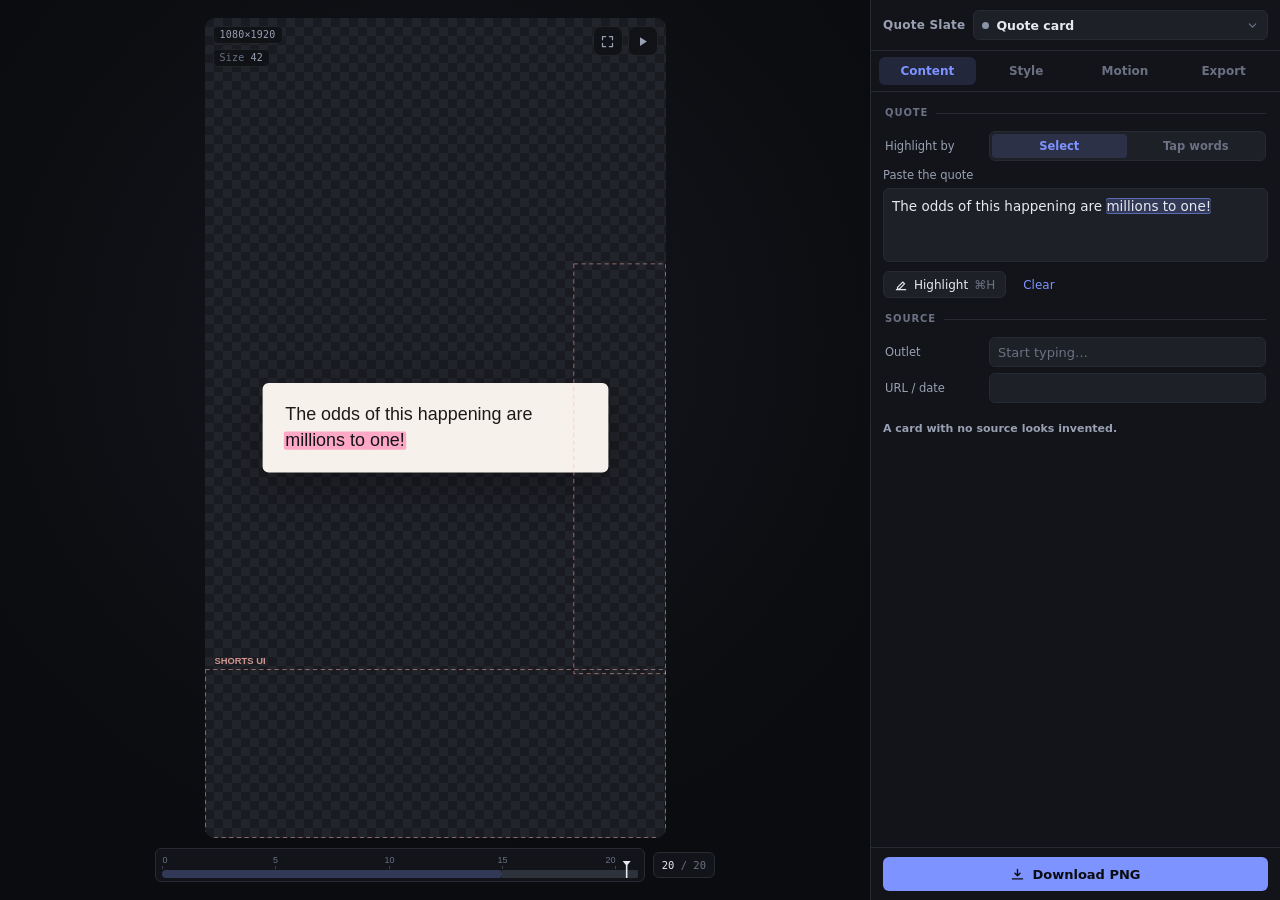
==== commit a20e0ba1: "Premiere-style motion graph, frame timeline, undo and batch export Motion - Timing is now frame coun" ====
--- a/index.html
+++ b/index.html
@@ -14,12 +14,23 @@
 <div class="app">
 
   <main class="stage">
-    <div class="viewer"><canvas id="preview"></canvas></div>
-    <div class="tools">
-      <button class="chip" id="view" aria-pressed="false"><svg viewBox="0 0 24 24"><path d="M4 9V4h5M20 9V4h-5M4 15v5h5M20 15v5h-5"/></svg><span>Fit card</span></button>
-      <button class="chip" id="play"><svg viewBox="0 0 24 24"><path d="M7 4l13 8-13 8z"/></svg><span>Play</span></button>
-    </div>
-    <div class="readout"><div>Out <b id="rOut">—</b></div><div>Size <b id="rFit">—</b></div></div>
+    <!-- The tools float over the canvas instead of sitting in a row beneath it,
+         which gives the preview the height back and puts the controls where the
+         eye already is. -->
+    <div class="cwrap">
+      <div class="viewer"><canvas id="preview"></canvas></div>
+      <div class="ovl ovl-tl"><span class="badge" id="rOut">—</span><span class="badge dim">Size <b id="rFit">—</b></span></div>
+      <div class="ovl ovl-tr">
+        <button class="fab" id="view" aria-pressed="false" aria-label="Fit card" title="Frame the card only (F)">
+          <svg viewBox="0 0 24 24"><path d="M4 9V4h5M20 9V4h-5M4 15v5h5M20 15v5h-5"/></svg></button>
+        <button class="fab" id="play" aria-pressed="false" aria-label="Play" title="Play (space)">
+          <svg viewBox="0 0 24 24"><path d="M8 5l11 7-11 7z"/></svg></button>
+      </div>
+    </div>
+    <div class="tl hide" id="tl">
+      <canvas id="tlBar"></canvas>
+      <button class="tl-read" id="tlEnd" title="Jump to the last frame (End)"><span id="tlRead">—</span></button>
+    </div>
   </main>
 
   <button class="grip" id="grip" aria-label="Drag to resize the editor"><span></span></button>
@@ -206,11 +217,10 @@
         <div class="cap">Layout</div>
         <div class="row sl"><label for="width" id="widthLab">Card width</label>
           <input type="range" id="width" min="45" max="95" value="75"><input class="num" id="widthNum" inputmode="numeric"><span class="unit">%</span></div>
-        <div class="row sl"><label for="size">Text size</label>
+        <div class="row sl"><label for="size" title="A target, not a cap — the card shrinks to fit the frame. Double-click any slider to reset it.">Text size</label>
           <input type="range" id="size" min="26" max="72" value="42"><input class="num" id="sizeNum" inputmode="numeric"><span class="unit">px</span></div>
         <div class="row sl"><label for="ypos">Vertical</label>
           <input type="range" id="ypos" min="-30" max="30" value="0"><input class="num" id="yposNum" inputmode="numeric"><span class="unit">%</span></div>
-        <p class="note">Text size is a target — the card shrinks to fit the frame. Double-click a slider to reset.</p>
 
         <div id="extrasCard">
           <div class="cap">Extras</div>
@@ -228,41 +238,61 @@
         <div class="cap">Card animation</div>
         <div class="row rowsw"><span class="rl">Animate in</span>
           <label class="sw"><input type="checkbox" id="anim" checked><span class="tr"></span></label></div>
-        <div class="gwrap"><canvas id="curve" width="700" height="300"></canvas></div>
+        <div class="gwrap" id="gwrap"><canvas id="curve"></canvas></div>
         <p class="note" id="curveInfo">—</p>
 
         <div class="cap" id="timingCap">Timing</div>
         <div class="row sl" id="durRow"><label for="dur">Duration</label>
-          <input type="range" id="dur" min="8" max="60" value="15"><input class="num" id="durNum" inputmode="numeric"><span class="unit">f</span></div>
+          <input type="range" id="dur" min="4" max="90" value="15"><input class="num" id="durNum" inputmode="numeric"><span class="unit">f</span></div>
         <div class="row sl" id="holdRow"><label for="hold">Hold after</label>
-          <input type="range" id="hold" min="0" max="60" value="6"><input class="num" id="holdNum" inputmode="numeric"><span class="unit">f</span></div>
+          <input type="range" id="hold" min="0" max="90" value="6"><input class="num" id="holdNum" inputmode="numeric"><span class="unit">f</span></div>
 
         <div id="curvesGroup">
         <div class="cap">Curves</div>
         <div class="row"><label>Fade</label>
           <div class="seg" id="fadeEase"><button data-v="inout" aria-pressed="true">In-out</button><button data-v="out">Out</button><button data-v="none">None</button></div>
         </div>
-        <div class="row"><label for="scaleEase">Scale</label>
-          <select class="sel" id="scaleEase">
-            <option value="back">Overshoot</option>
-            <option value="spring">Spring</option>
-            <option value="smooth">Smooth</option>
-            <option value="custom">Custom bezier</option>
-            <option value="none">Off</option>
-          </select>
+        <div class="row"><label>Scale</label>
+          <div class="combo" id="easeCombo">
+            <button class="combo-btn" id="easeBtn" aria-haspopup="listbox" aria-expanded="false">
+              <span class="combo-val" id="easeVal">Overshoot</span>
+              <svg class="combo-chev" viewBox="0 0 24 24"><path d="M6 9l6 6 6-6"/></svg>
+            </button>
+            <div class="combo-pop" id="easePop" role="listbox"></div>
+          </div>
         </div>
         <div id="customRow" class="hide">
-          <div class="row"><label for="bezPreset">Preset</label>
-            <div style="display:flex;gap:6px">
-              <select class="sel" id="bezPreset" aria-label="Bezier preset" style="flex:1"></select>
-              <button class="btn" id="bezSave">Save</button>
+          <div class="row"><label>Curve</label>
+            <div class="combo" id="bezCombo">
+              <button class="combo-btn" id="bezBtn" aria-haspopup="listbox" aria-expanded="false">
+                <canvas class="combo-th" id="bezThumb" width="42" height="24"></canvas>
+                <span class="combo-val" id="bezVal">Custom</span>
+                <svg class="combo-chev" viewBox="0 0 24 24"><path d="M6 9l6 6 6-6"/></svg>
+              </button>
+              <div class="combo-pop" id="bezPop" role="listbox"></div>
             </div>
-          </div>
-          <p class="note">Drag the two dots on the graph to shape the curve.</p>
-        </div>
-        <div class="row sl"><label for="sFrom">Scale from</label>
+            <button class="btn sq" id="bezSave" title="Save this curve as a preset" aria-label="Save curve">
+              <svg viewBox="0 0 24 24"><path d="M5 5h11l3 3v11H5zM8 5v5h7V5M8 19v-5h8v5"/></svg></button>
+          </div>
+          <!-- After Effects' Keyframe Velocity fields: how far into the segment the
+               handle reaches, and how fast the value leaves or arrives. -->
+          <div class="row duo"><label for="infOut">Ease out</label>
+            <span class="fld"><input class="num" id="infOut" inputmode="decimal"><i>%</i></span>
+            <span class="fld"><input class="num" id="spdOut" inputmode="decimal"><i>×</i></span>
+          </div>
+          <div class="row duo"><label for="infIn">Ease in</label>
+            <span class="fld"><input class="num" id="infIn" inputmode="decimal"><i>%</i></span>
+            <span class="fld"><input class="num" id="spdIn" inputmode="decimal"><i>×</i></span>
+          </div>
+          <div class="row"><label for="bezText">Bezier</label>
+            <input class="txt mono lc sm" type="text" id="bezText" spellcheck="false" autocomplete="off"></div>
+          <p class="note">Drag either handle on the graph. <b>Shift</b> locks an axis,
+            <b>Alt</b> mirrors the other handle, double-click straightens that side.
+            Click a handle then use the arrow keys to nudge it.</p>
+        </div>
+        <div class="row sl" id="sFromRow"><label for="sFrom">Scale from</label>
           <input type="range" id="sFrom" min="40" max="100" value="88"><input class="num" id="sFromNum" inputmode="numeric"><span class="unit">%</span></div>
-        <div class="row sl"><label for="over" id="overLab">Overshoot</label>
+        <div class="row sl" id="overRow"><label for="over" id="overLab">Overshoot</label>
           <input type="range" id="over" min="0" max="40" value="17"><input class="num" id="overNum" inputmode="numeric"><span class="unit"></span></div>
         <div class="row sl"><label for="drift">Rise</label>
           <input type="range" id="drift" min="0" max="160" value="0"><input class="num" id="driftNum" inputmode="numeric"><span class="unit">px</span></div>
@@ -273,18 +303,17 @@
           <label class="sw"><input type="checkbox" id="hlAnim"><span class="tr"></span></label></div>
         <div id="hlAnimRow" class="hide">
           <div class="row sl"><label for="hlOffset">Offset</label>
-            <input type="range" id="hlOffset" min="0" max="45" value="9"><input class="num" id="hlOffsetNum" inputmode="numeric"><span class="unit">f</span></div>
+            <input type="range" id="hlOffset" min="0" max="90" value="9"><input class="num" id="hlOffsetNum" inputmode="numeric"><span class="unit">f</span></div>
           <div class="row sl"><label for="hlDur">Slide time</label>
-            <input type="range" id="hlDur" min="4" max="30" value="12"><input class="num" id="hlDurNum" inputmode="numeric"><span class="unit">f</span></div>
+            <input type="range" id="hlDur" min="2" max="60" value="12"><input class="num" id="hlDurNum" inputmode="numeric"><span class="unit">f</span></div>
         </div>
       </div>
 
       <!-- ===== EXPORT ===== -->
       <div class="page" data-page="export">
-        <div class="cap">Presets
+        <div class="cap" title="A preset stores every setting except the quote text and uploaded images, so it carries a look between cards.">Presets
           <button class="cap-btn" id="presetSave">Save current</button></div>
         <div id="presetList" class="presets"></div>
-        <p class="note" id="presetNote">Presets store every setting except uploaded images.</p>
         <div class="cap">Output</div>
         <div class="row"><label>Type</label>
           <div class="seg" id="format"><button data-v="still" aria-pressed="true">Still</button><button data-v="seq">Frames</button><button data-v="webm">WebM</button><button data-v="gif">GIF</button></div>
@@ -312,7 +341,27 @@
         <div class="cap">File</div>
         <div class="row"><label for="exportName">Name</label>
           <input class="txt" type="text" id="exportName" spellcheck="false" autocomplete="off" placeholder="auto from text"></div>
-        <p class="note">Frames append <b>_0000</b>. <b>Frames</b> (PNG) is lossless with alpha — use it for Premiere. GIF and WebM are previews.</p>
+
+        <!-- Batch: one zip, one folder per animated card, so it can be unpacked
+             straight into a project folder and imported sequence by sequence. -->
+        <div class="cap" title="Queue several cards and render them in one pass. Each animated card becomes its own folder inside the zip.">Batch
+          <span class="pill" id="batchCount"></span>
+          <button class="cap-btn" id="batchAdd">Add current</button></div>
+        <div id="batchList" class="bqlist"></div>
+        <div class="row"><label for="batchPattern">Folder names</label>
+          <input class="txt mono lc sm" type="text" id="batchPattern" spellcheck="false" autocomplete="off"
+                 placeholder="{n}_{design}_{name}"></div>
+        <p class="note mono lc" id="batchPreview"></p>
+        <p class="note">Tokens: <b>{n}</b> position · <b>{name}</b> · <b>{design}</b> ·
+          <b>{frames}</b> · <b>{fps}</b> · <b>{size}</b> · <b>{date}</b>.
+          Frames are named after their folder, so a clip stays identifiable once it is on a timeline.
+          A <b>_manifest.txt</b> at the zip root lists every folder with its settings.</p>
+        <div class="row"><label for="batchName">Zip name</label>
+          <input class="txt" type="text" id="batchName" spellcheck="false" autocomplete="off" placeholder="slate-batch-{date}"></div>
+        <div class="btn-row">
+          <button class="btn" id="batchGo" disabled><svg viewBox="0 0 24 24"><path d="M4 7h5l2 2h9v10H4zM12 12v5M9.5 14.5L12 17l2.5-2.5"/></svg><span>Export batch</span></button>
+          <button class="btn ghost" id="batchClear">Clear queue</button>
+        </div>
       </div>
 
     </div>
--- a/assets/css/app.css
+++ b/assets/css/app.css
@@ -9,8 +9,9 @@
   --ui:-apple-system,BlinkMacSystemFont,"Segoe UI",Inter,Roboto,system-ui,sans-serif;
   --mono:ui-monospace,"SF Mono","Roboto Mono",Menlo,monospace;
   --r:6px; --r-lg:9px;
-  --ctl:28px;              /* control height */
-  --lab:86px;              /* label column */
+  --ctl:30px;              /* control height */
+  --lab:94px;              /* label column */
+  --insp-w:410px;          /* the canvas is height-bound, so column width is free */
 }
 *{box-sizing:border-box;-webkit-tap-highlight-color:transparent;min-width:0}
 html,body{height:100%;overflow:hidden;overscroll-behavior:none}
@@ -26,7 +27,7 @@
 *::-webkit-scrollbar-thumb:hover{background:#454b59;background-clip:content-box}
 
 /* ============ shell ============ */
-.app{display:grid;grid-template-columns:1fr 366px;height:100dvh;height:var(--vh,100dvh);overflow:hidden}
+.app{display:grid;grid-template-columns:1fr var(--insp-w);height:100dvh;height:var(--vh,100dvh);overflow:hidden}
 @media (max-width:900px){
   /* --vh tracks the visual viewport, so the shell covers exactly the visible
      area whether or not the browser shrinks the layout viewport for the
@@ -38,34 +39,47 @@
 }
 
 /* ---- canvas stage ---- */
-.stage{display:flex;flex-direction:column;align-items:center;justify-content:center;gap:12px;
-  padding:20px;min-height:0;min-width:0;overflow:hidden;background:
+.stage{display:flex;flex-direction:column;align-items:center;justify-content:center;gap:10px;
+  padding:18px;min-height:0;min-width:0;overflow:hidden;background:
     radial-gradient(circle at 50% 38%,#15171E 0%,var(--bg) 72%)}
+/* sized by the canvas inside it, so the floating overlays can anchor to the
+   artwork rather than to the stage */
+.cwrap{position:relative;line-height:0;min-height:0}
 .viewer{line-height:0;border-radius:10px;overflow:hidden}
 #preview{display:block;cursor:zoom-in;box-shadow:0 12px 40px rgba(0,0,0,.55);
   background:conic-gradient(#22242B 25%,#191B21 0 50%,#22242B 0 75%,#191B21 0) 0 0/18px 18px}
-.tools{display:flex;gap:6px;align-items:center}
-.chip{height:27px;padding:0 10px;border-radius:var(--r);border:1px solid var(--line);
-  background:var(--panel);color:var(--fg-2);font-size:12px;font-weight:500;cursor:pointer;
-  display:inline-flex;align-items:center;gap:6px;transition:background .1s,color .1s}
-.chip:hover{background:var(--input-hi);color:var(--fg)}
-.chip svg{width:14px;height:14px;fill:none;stroke:currentColor;stroke-width:2;stroke-linecap:round;stroke-linejoin:round}
-.chip[aria-pressed=true]{background:var(--acc-soft);color:var(--acc);border-color:transparent}
-.readout{display:flex;gap:14px;font-family:var(--mono);font-size:10.5px;color:var(--fg-3)}
-.readout b{color:var(--fg-2);font-weight:500}
-.readout b.warn{color:var(--warn)}
+
+/* ---- floating canvas controls ---- */
+.ovl{position:absolute;display:flex;gap:5px;line-height:1;z-index:2}
+.ovl-tl{top:8px;left:8px;flex-direction:column;align-items:flex-start;pointer-events:none}
+.ovl-tr{top:8px;right:8px}
+.badge{font-family:var(--mono);font-size:10px;letter-spacing:.02em;color:var(--fg-2);
+  background:rgba(11,12,15,.62);backdrop-filter:blur(6px);border:1px solid rgba(255,255,255,.07);
+  border-radius:5px;padding:3px 6px}
+.badge.dim{color:var(--fg-3)}
+.badge b{color:var(--fg-2);font-weight:500}
+.badge b.warn{color:var(--warn)}
+.fab{width:30px;height:30px;padding:0;border-radius:8px;cursor:pointer;display:grid;place-items:center;
+  color:var(--fg-2);background:rgba(11,12,15,.62);backdrop-filter:blur(6px);
+  border:1px solid rgba(255,255,255,.07)}
+.fab:hover{background:rgba(37,41,50,.9);color:var(--fg)}
+.fab svg{width:15px;height:15px;fill:none;stroke:currentColor;stroke-width:2;stroke-linecap:round;stroke-linejoin:round}
+#play svg{fill:currentColor;stroke:none}
+.fab[aria-pressed=true]{background:var(--acc);border-color:transparent;color:var(--acc-ink)}
+
+/* ---- frame timeline ---- */
+.tl{flex:none;display:flex;align-items:center;gap:8px;width:100%;max-width:560px}
+#tlBar{flex:1;min-width:0;height:34px;display:block;touch-action:none;cursor:ew-resize;
+  background:var(--panel);border:1px solid var(--line);border-radius:var(--r)}
+.tl-read{flex:none;height:26px;padding:0 8px;border-radius:var(--r);border:1px solid var(--line);
+  background:var(--panel);color:var(--fg-3);font-family:var(--mono);font-size:10.5px;cursor:pointer}
+.tl-read:hover{background:var(--input-hi);color:var(--fg-2)}
+.tl-read b{color:var(--fg);font-weight:500}
 
 /* ---- inspector ---- */
 .insp{display:flex;flex-direction:column;min-height:0;background:var(--panel);border-left:1px solid var(--line)}
 .insp-top{flex:none;display:flex;align-items:center;gap:8px;padding:10px 12px;border-bottom:1px solid var(--line)}
 .insp-top .mark{font-size:12px;font-weight:600;letter-spacing:.02em;color:var(--fg-2);flex:none}
-select.sel{flex:1;height:var(--ctl);background:var(--input);border:1px solid var(--line);border-radius:var(--r);
-  color:var(--fg);padding:0 8px;font-size:12.5px;font-weight:500;cursor:pointer;
-  appearance:none;background-image:linear-gradient(45deg,transparent 50%,var(--fg-3) 50%),linear-gradient(135deg,var(--fg-3) 50%,transparent 50%);
-  background-position:calc(100% - 14px) 12px,calc(100% - 9px) 12px;background-size:5px 5px,5px 5px;background-repeat:no-repeat}
-select.sel:hover{background-color:var(--input-hi)}
-select.sel:focus-visible{outline:2px solid var(--acc);outline-offset:-1px}
-
 .tabs{flex:none;display:flex;gap:2px;padding:6px 8px;border-bottom:1px solid var(--line)}
 .tabs button{flex:1;height:28px;background:none;border:0;border-radius:var(--r);color:var(--fg-3);
   font-size:12px;font-weight:600;cursor:pointer;transition:background .1s,color .1s}
@@ -84,15 +98,20 @@
 #dl svg{width:15px;height:15px;fill:none;stroke:currentColor;stroke-width:2.2;stroke-linecap:round;stroke-linejoin:round}
 
 /* ============ dense rows ============ */
-.cap{display:flex;align-items:center;gap:8px;margin:14px 12px 7px;font-size:10px;font-weight:700;
+.cap{display:flex;align-items:center;gap:8px;margin:18px 14px 8px;font-size:10px;font-weight:700;
   letter-spacing:.09em;text-transform:uppercase;color:var(--fg-3)}
 .cap::after{content:"";flex:1;height:1px;background:var(--line)}
-.cap:first-child{margin-top:11px}
-
-.row{display:grid;grid-template-columns:var(--lab) 1fr;align-items:center;gap:9px;
-  padding:2px 12px;min-height:30px}
-.row.sl{grid-template-columns:var(--lab) 1fr 44px 20px}
+.cap:first-child{margin-top:12px}
+
+.row{display:grid;grid-template-columns:var(--lab) 1fr;align-items:center;gap:10px;
+  padding:3px 14px;min-height:33px}
+.row.sl{grid-template-columns:var(--lab) 1fr 46px 20px}
 .row.wide{grid-template-columns:1fr}
+/* two numeric fields sharing a row — the Influence / Speed pairs */
+.row.duo{grid-template-columns:var(--lab) 1fr 1fr}
+.fld{display:flex;align-items:center;gap:5px}
+.fld .num{text-align:right}
+.fld i{font-family:var(--mono);font-size:10.5px;color:var(--fg-3);font-style:normal;flex:none;width:9px}
 .row>label,.row>.rl{font-size:11.5px;color:var(--fg-2);overflow:hidden;text-overflow:ellipsis;white-space:nowrap}
 .row.stack{display:block;padding:3px 12px}
 .row.stack>label{display:block;margin-bottom:5px}
@@ -128,6 +147,8 @@
 .taMirror mark{background:rgba(125,147,255,.22);color:transparent;border-radius:3px;
   box-shadow:0 1px 0 rgba(125,147,255,.55) inset,0 -1px 0 rgba(125,147,255,.55) inset}
 .txt.mono{font-family:var(--mono);text-transform:uppercase}
+/* hex wants uppercase; a cubic-bezier() literal does not */
+.txt.mono.lc{text-transform:none}
 
 /* numeric field beside a slider */
 .num{width:100%;height:24px;background:var(--input);border:1px solid var(--line);border-radius:5px;
@@ -143,7 +164,10 @@
 .btn:hover{background:var(--input-hi)}
 .btn.ghost{background:none;border-color:transparent;color:var(--acc)}
 .btn.ghost:hover{background:var(--acc-soft)}
+.btn.sq{width:var(--ctl);height:var(--ctl);padding:0;justify-content:center;flex:none}
 .btn svg{width:14px;height:14px;fill:none;stroke:currentColor;stroke-width:2;stroke-linecap:round}
+/* a row whose control is a combo plus a square action button */
+.row:has(>.combo+.btn.sq){grid-template-columns:var(--lab) 1fr auto}
 
 /* segmented */
 .seg{display:flex;height:var(--ctl);background:var(--input);border:1px solid var(--line);
@@ -227,10 +251,11 @@
   max-width:100%;overflow-wrap:anywhere;text-align:left}
 .w.on{background:var(--hl);color:#101014;border-color:var(--hl);font-weight:650}
 
-/* bezier graph */
-#curve{width:100%;height:132px;display:block;background:var(--input);border:1px solid var(--line);
-  border-radius:var(--r);touch-action:none;cursor:crosshair}
-.gwrap{padding:3px 12px}
+/* motion graph: value curve stacked over its velocity */
+#curve{width:100%;height:198px;display:block;background:var(--input);border:1px solid var(--line);
+  border-radius:var(--r);touch-action:none;cursor:crosshair;outline:none}
+#curve:focus-visible{border-color:var(--acc);box-shadow:0 0 0 3px var(--acc-soft)}
+.gwrap{padding:3px 14px}
 
 /* ---- custom design combobox (replaces the native select) ---- */
 .combo{position:relative;flex:1;min-width:0}
@@ -260,6 +285,14 @@
 .combo-opt:hover{background:var(--input-hi)}
 .combo-opt[aria-selected=true]{background:var(--acc-soft);color:var(--acc);font-weight:600}
 .combo-opt .cd{width:7px;height:7px;border-radius:50%;flex:none}
+/* curve thumbnails: the shape is quicker to read than the name */
+.combo-th{flex:none;width:42px;height:24px;display:block;border-radius:4px;background:var(--bg)}
+.combo-opt .combo-th{background:rgba(0,0,0,.35)}
+.combo-opt .rm{margin-left:auto;flex:none;background:none;border:0;color:var(--fg-3);
+  font-size:13px;line-height:1;padding:2px 4px;border-radius:4px;cursor:pointer;opacity:0}
+.combo-opt:hover .rm,.combo-opt:focus-within .rm{opacity:1}
+.combo-opt .rm:hover{color:var(--warn);background:var(--line)}
+.txt.sm{height:26px;font-size:11px;padding:0 7px}
 
 /* ---- cheer badge picker ---- */
 .cheerpick{position:relative;flex:1;min-width:0}
@@ -293,10 +326,11 @@
 /* ---- presets ---- */
 .presets{display:flex;flex-direction:column;gap:4px;padding:2px 12px}
 .presets .pr{display:flex;align-items:center;gap:7px;background:var(--input);
-  border:1px solid var(--line);border-radius:var(--r);padding:0 4px 0 9px;height:32px}
+  border:1px solid var(--line);border-radius:var(--r);padding:0 4px 0 5px;height:48px}
 .presets .pr:hover{background:var(--input-hi)}
 .presets .pr .nm{flex:1;min-width:0;background:none;border:0;text-align:left;cursor:pointer;
-  font-size:12.5px;color:var(--fg);overflow:hidden;text-overflow:ellipsis;white-space:nowrap;height:100%}
+  display:flex;align-items:center;gap:8px;font-size:12.5px;color:var(--fg);height:100%;padding:0}
+.presets .pr .nm .lb{flex:1;min-width:0;overflow:hidden;text-overflow:ellipsis;white-space:nowrap}
 .presets .pr[data-on=true]{border-color:var(--acc)}
 .presets .pr[data-on=true] .nm{color:var(--acc);font-weight:600}
 .presets .pr .act{background:none;border:0;color:var(--fg-3);cursor:pointer;font-size:11px;
@@ -305,6 +339,39 @@
 .presets .pr .act.del:hover{color:var(--warn)}
 .presets .empty{font-size:11px;color:var(--fg-3);padding:3px 0}
 
+/* ---- batch queue ---- */
+.pill{flex:none;font-family:var(--mono);font-size:9.5px;font-weight:600;color:var(--acc);
+  background:var(--acc-soft);border-radius:9px;padding:1px 6px;order:1}
+.pill:empty{display:none}
+.bqlist{display:flex;flex-direction:column;gap:4px;padding:2px 14px}
+.bqlist .empty{font-size:11px;color:var(--fg-3);padding:3px 0}
+.bq{display:flex;align-items:center;gap:8px;background:var(--input);border:1px solid var(--line);
+  border-radius:var(--r);padding:5px 5px 5px 6px}
+.bq:hover{background:var(--input-hi)}
+/* Thumbnails are cropped to the card, and contained rather than covered, so a
+   wide chat card and a tall quote card both read in the same box. The checker is
+   a second background *layer* rather than a pseudo-element: a negative z-index
+   child paints above its parent's background, so it covered the thumbnail. The
+   image URL arrives as --th so the layer order stays owned by the stylesheet. */
+.bq .th,.presets .pr .nm .th{flex:none;width:38px;height:38px;border-radius:4px;
+  border:1px solid var(--line);
+  background-image:var(--th,none),conic-gradient(#22242B 25%,#191B21 0 50%,#22242B 0 75%,#191B21 0);
+  background-size:contain,7px 7px;
+  background-position:center,0 0;
+  background-repeat:no-repeat,repeat}
+.bq .mid{flex:1;min-width:0;display:flex;flex-direction:column;gap:2px}
+.bq .nmf{width:100%;height:22px;text-align:left;font-family:var(--ui);font-size:12px}
+.bq .mid small{font-family:var(--mono);font-size:9.5px;color:var(--fg-3);
+  overflow:hidden;text-overflow:ellipsis;white-space:nowrap}
+.bq .acts{flex:none;display:flex;align-items:center;gap:1px}
+.bq .act{background:none;border:0;color:var(--fg-3);cursor:pointer;font-size:10.5px;
+  padding:4px 4px;border-radius:4px;line-height:1}
+.bq .act:hover{color:var(--fg);background:var(--line)}
+.bq .act.del:hover{color:var(--warn)}
+#batchPreview{color:var(--acc);word-break:break-all}
+#batchPreview:empty{display:none}
+.note.mono{font-family:var(--mono);font-size:10px}
+
 /* ---- drag grip (mobile only) ---- */
 .grip{display:none}
 
@@ -318,21 +385,24 @@
 
 /* ============ mobile: vertical-first ============ */
 @media (max-width:900px){
-  :root{--ctl:34px;--lab:78px}
+  :root{--ctl:34px;--lab:84px}
   .app{display:flex;flex-direction:column}
   /* The canvas height is the one knob: dragging the grip changes it, and the
      editor simply takes whatever is left. Heights come from --vh, never static
      vh, so the keyboard cannot squeeze the controls out of view. */
-  .stage{flex:none;height:var(--canvasH,40vh);padding:10px 12px 6px;gap:8px;background:none;
+  .stage{flex:none;height:var(--canvasH,40vh);padding:10px 12px 6px;gap:7px;background:none;
     transition:height .2s cubic-bezier(.2,0,0,1)}
   .app[data-drag=true] .stage{transition:none}
   .app[data-sheet=full] .stage{padding:0}
-  .app[data-sheet=full] .stage .tools,
-  .app[data-sheet=full] .stage .readout{display:none}
-  /* while a field is focused the canvas becomes a short live strip */
+  .app[data-sheet=full] .stage .ovl,
+  .app[data-sheet=full] .stage .tl{display:none}
+  /* while a field is focused the canvas becomes a short live strip — the
+     overlays and the ruler would not fit and are not needed mid-typing */
   :root[data-kb="1"] .stage{height:96px;padding:6px 12px 2px;gap:0}
-  :root[data-kb="1"] .stage .tools,
-  :root[data-kb="1"] .stage .readout{display:none}
+  :root[data-kb="1"] .stage .ovl,
+  :root[data-kb="1"] .stage .tl{display:none}
+  #tlBar{height:30px}
+  .fab{width:34px;height:34px}
 
   /* ---- drag grip ---- */
   .grip{display:flex;flex:none;align-items:center;justify-content:center;
@@ -354,10 +424,20 @@
   .tabs{display:none}                 /* moved to the thumb zone */
   .insp-foot{display:none}            /* download lives in the bottom bar */
   .pages{padding-bottom:10px}
-  .row{min-height:36px;padding:3px 11px}
-  .row.sl{grid-template-columns:var(--lab) 1fr 46px 20px}
-  .cap{margin:15px 11px 7px}
-  .note,.drop,.words,.gwrap,.ac{margin-left:11px;margin-right:11px}
+  .row{min-height:38px;padding:3px 12px}
+  .row.sl{grid-template-columns:var(--lab) 1fr 48px 20px}
+  .row.duo{grid-template-columns:var(--lab) 1fr 1fr}
+  /* the queue rows carry five actions each — give them real touch targets and
+     let them wrap under the name rather than squeezing it to nothing */
+  .bq{flex-wrap:wrap;padding:6px}
+  .bq .mid{flex:1 1 60%}
+  .bq .nmf{height:30px}
+  .bq .acts{flex:1 0 100%;justify-content:flex-end;gap:2px;
+    border-top:1px solid var(--line);padding-top:5px;margin-top:2px}
+  .bq .act{min-width:34px;min-height:32px;font-size:11.5px}
+  .bq .th{width:44px;height:44px}
+  .cap{margin:16px 12px 8px}
+  .note,.drop,.words,.gwrap,.ac{margin-left:12px;margin-right:12px}
   .note{padding-left:0;padding-right:0}
   input[type=range]{height:34px}
   input[type=range]::-webkit-slider-thumb{width:17px;height:17px;margin-top:-6.5px}
@@ -410,10 +490,10 @@
 .row,.cap,.drop,.note{animation:rowIn .18s ease both}
 
 /* generic press feedback */
-.btn,.chip,.seg button,.chips button,.combo-btn,.cap-btn,.presets .pr .act,#dl,.mbar .mt,.mbar .go{
+.btn,.seg button,.chips button,.combo-btn,.cap-btn,.presets .pr .act,#dl,.mbar .mt,.mbar .go{
   transition:background var(--t) ease,color var(--t) ease,border-color var(--t) ease,
              transform .1s var(--e-out),box-shadow var(--t) ease,opacity var(--t) ease}
-.btn:active,.chip:active,.chips button:active,.combo-btn:active,.cap-btn:active,#dl:active,.mbar .go:active{transform:scale(.96)}
+.btn:active,.chips button:active,.combo-btn:active,.cap-btn:active,#dl:active,.mbar .go:active{transform:scale(.96)}
 .seg button:active{transform:scale(.94)}
 .mbar .mt:active{transform:scale(.93)}
 
@@ -464,6 +544,14 @@
 @keyframes viewerIn{from{opacity:0}to{opacity:1}}
 .viewer{animation:viewerIn .3s ease both}
 
+/* floating tools and the ruler settle in rather than appearing */
+@keyframes ovlIn{from{opacity:0;transform:translateY(-4px)}to{opacity:1;transform:none}}
+.ovl{animation:ovlIn .24s var(--e-out) both}
+.tl:not(.hide){animation:ovlIn .22s var(--e-out) both}
+.fab,.tl-read{transition:background var(--t) ease,color var(--t) ease,
+              border-color var(--t) ease,transform .1s var(--e-out)}
+.fab:active,.tl-read:active{transform:scale(.93)}
+
 /* the grip reacts to grabbing */
 .grip span{transition:background .14s ease,width .16s var(--e-snap),height .14s ease}
 .grip:active span,.app[data-drag=true] .grip span{height:5px}
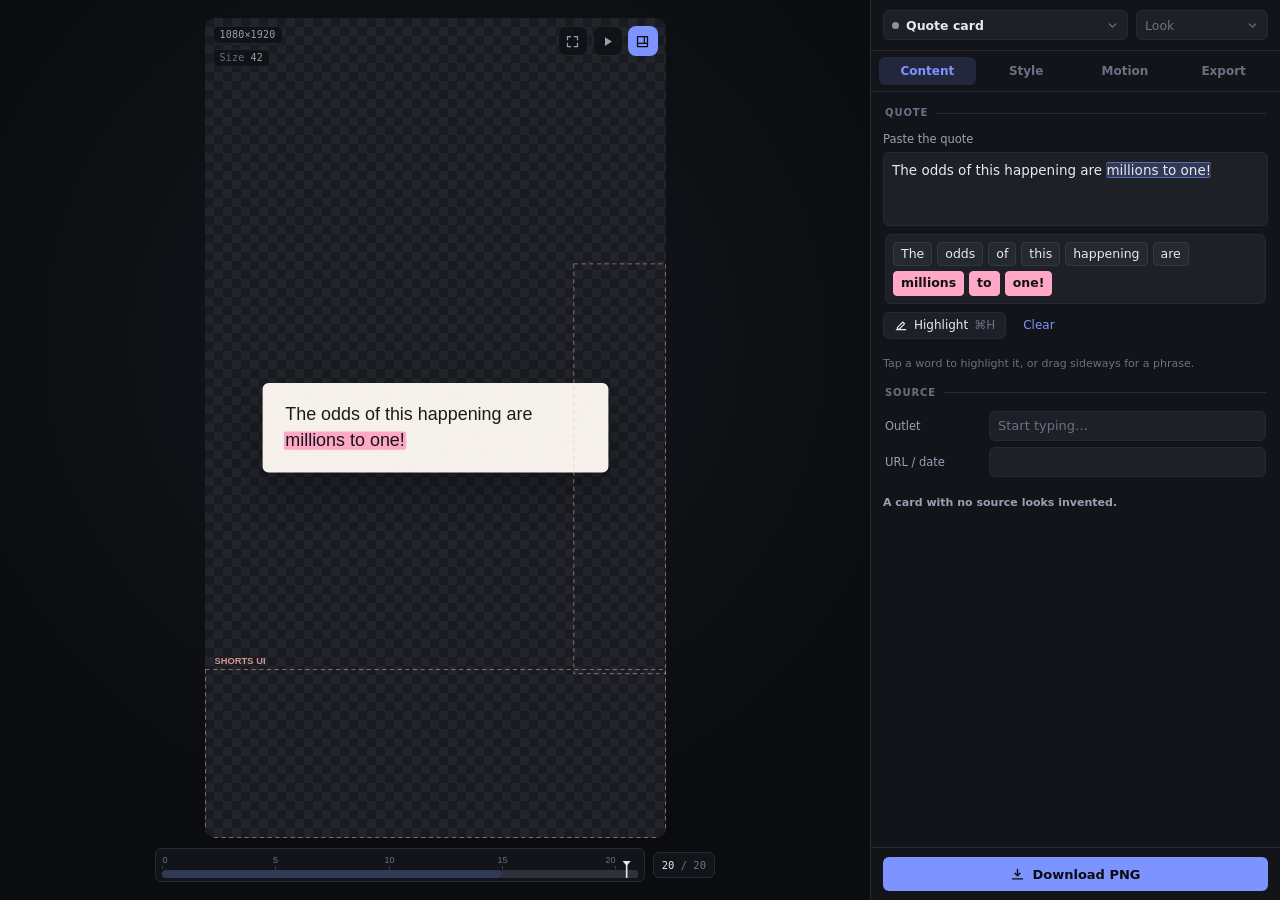
==== commit 97eba421: "Reorganise every tab around how often each control is touched Audited all 61 controls across the fou" ====
--- a/index.html
+++ b/index.html
@@ -21,10 +21,15 @@
       <div class="viewer"><canvas id="preview"></canvas></div>
       <div class="ovl ovl-tl"><span class="badge" id="rOut">—</span><span class="badge dim">Size <b id="rFit">—</b></span></div>
       <div class="ovl ovl-tr">
-        <button class="fab" id="view" aria-pressed="false" aria-label="Fit card" title="Frame the card only (F)">
+        <button class="fab" id="view" aria-pressed="false" aria-label="Zoom to card" title="Zoom the preview to the card (F)">
           <svg viewBox="0 0 24 24"><path d="M4 9V4h5M20 9V4h-5M4 15v5h5M20 15v5h-5"/></svg></button>
         <button class="fab" id="play" aria-pressed="false" aria-label="Play" title="Play (space)">
           <svg viewBox="0 0 24 24"><path d="M8 5l11 7-11 7z"/></svg></button>
+        <!-- A preview overlay, never exported — so it belongs with the preview, not
+             with the card's style. -->
+        <button class="fab" id="guides" aria-pressed="true" aria-label="Shorts UI zones"
+                title="Shorts UI safe zones — preview only, never exported">
+          <svg viewBox="0 0 24 24"><path d="M4 4h16v16H4z"/><path d="M4 15h16M15 15V4"/></svg></button>
       </div>
     </div>
     <div class="tl hide" id="tl">
@@ -36,15 +41,26 @@
   <button class="grip" id="grip" aria-label="Drag to resize the editor"><span></span></button>
 
   <section class="insp">
+    <!-- What am I making, and in which look — the two decisions that start every
+         card, side by side. The preset list used to be three clicks deep in the
+         Export tab. -->
     <div class="insp-top">
-      <span class="mark">Quote Slate</span>
       <div class="combo" id="designCombo">
-        <button class="combo-btn" id="designBtn" aria-haspopup="listbox" aria-expanded="false">
+        <button class="combo-btn" id="designBtn" aria-haspopup="listbox" aria-expanded="false"
+                title="Card type">
           <span class="combo-dot" id="designDot"></span>
           <span class="combo-val" id="designVal">Quote card</span>
           <svg class="combo-chev" viewBox="0 0 24 24"><path d="M6 9l6 6 6-6"/></svg>
         </button>
         <div class="combo-pop" id="designPop" role="listbox"></div>
+      </div>
+      <div class="combo narrow" id="presetCombo">
+        <button class="combo-btn" id="presetBtn" aria-haspopup="listbox" aria-expanded="false"
+                title="Saved looks">
+          <span class="combo-val" id="presetVal">Look</span>
+          <svg class="combo-chev" viewBox="0 0 24 24"><path d="M6 9l6 6 6-6"/></svg>
+        </button>
+        <div class="combo-pop" id="presetPop" role="listbox"></div>
       </div>
       <span id="subtitle" class="hide"></span>
     </div>
@@ -61,26 +77,22 @@
       <!-- ===== CONTENT ===== -->
       <div class="page" data-page="content" data-on="true">
         <div class="cap" id="bodyHead">Text</div>
-        <div class="row" id="modeRow"><label>Highlight by</label>
-          <div class="seg" id="mode"><button data-v="type" aria-pressed="true">Select</button><button data-v="tap">Tap words</button></div>
-        </div>
-        <div id="typeBox">
-          <div class="row stack"><label for="text" id="textLabel">Quote</label>
-            <div class="taWrap">
-              <div class="taMirror" id="textMirror" aria-hidden="true"></div>
-              <textarea id="text" spellcheck="false" placeholder="Paste the quote…"></textarea>
-            </div>
-          </div>
-          <div class="btn-row">
-            <button class="btn" id="hlBtn"><svg viewBox="0 0 24 24"><path d="M4 20h16M6 16l9-9 3 3-9 9H6z"/></svg>Highlight <span style="color:var(--fg-3)">⌘H</span></button>
-            <button class="btn ghost" id="clearBtn">Clear</button>
-          </div>
-        </div>
-        <div id="tapBox" style="display:none">
-          <div class="words" id="words"></div>
-          <div class="btn-row"><button class="btn ghost" id="clearBtn2">Clear highlights</button></div>
-          <p class="note">Tap a word to toggle. Drag sideways for a phrase.</p>
-        </div>
+        <!-- Writing and highlighting are two jobs, not two modes. The field and the
+             word chips are both always present: select-and-highlight for a phrase,
+             tap a chip for a word. Making them alternatives left the phone with no
+             text field at all. -->
+        <div class="row stack"><label for="text" id="textLabel">Quote</label>
+          <div class="taWrap">
+            <div class="taMirror" id="textMirror" aria-hidden="true"></div>
+            <textarea id="text" spellcheck="false" placeholder="Paste the quote…"></textarea>
+          </div>
+        </div>
+        <div class="words" id="words"></div>
+        <div class="btn-row">
+          <button class="btn" id="hlBtn"><svg viewBox="0 0 24 24"><path d="M4 20h16M6 16l9-9 3 3-9 9H6z"/></svg>Highlight <span style="color:var(--fg-3)">⌘H</span></button>
+          <button class="btn ghost" id="clearBtn">Clear</button>
+        </div>
+        <p class="note" id="tapHint">Tap a word to highlight it, or drag sideways for a phrase.</p>
 
         <!-- quote source -->
         <div id="sourceCard">
@@ -93,16 +105,17 @@
           <div class="row"><label for="url">URL / date</label>
             <input class="txt" type="text" id="url" spellcheck="false" autocomplete="off">
           </div>
-          <p class="note"><b>A card with no source looks invented.</b></p>
+          <p class="note" id="sourceHint"><b>A card with no source looks invented.</b></p>
         </div>
 
         <!-- social account -->
         <div id="socialCard" class="hide">
-          <div class="cap" id="socialHead">Account</div>
+          <div class="cap" id="socialHead">Account
+            <button class="cap-btn" id="showAll">Show all</button></div>
           <div class="row" id="nameRow"><label for="name">Name</label><input class="txt" type="text" id="name" spellcheck="false"></div>
           <div class="row" id="handleRow"><label for="handle" id="handleLabel">Handle</label><input class="txt" type="text" id="handle" spellcheck="false"></div>
           <div class="row" id="subRow"><label for="sub">Subreddit</label><input class="txt" type="text" id="sub" spellcheck="false"></div>
-          <div class="row"><label for="time">Timestamp</label><input class="txt" type="text" id="time" spellcheck="false" placeholder="2h"></div>
+          <div class="row" id="timeRow"><label for="time">Timestamp</label><input class="txt" type="text" id="time" spellcheck="false" placeholder="2h"></div>
           <div class="row" id="audioRow"><label for="audio">Audio</label><input class="txt" type="text" id="audio" spellcheck="false" placeholder="artist · Original audio"></div>
           <div class="drop" id="avatarDrop" role="button" tabindex="0" aria-label="Choose a profile picture">
             <span class="th" id="avatarThumb"><svg viewBox="0 0 24 24"><circle cx="12" cy="8" r="4"/><path d="M4 20c0-4 4-6 8-6s8 2 8 6"/></svg></span>
@@ -111,21 +124,18 @@
             <input type="file" id="avatarFile" accept="image/*">
           </div>
           <div id="avatarFrame" class="hide">
+            <details class="fold"><summary>Frame the picture</summary>
             <div class="row sl"><label for="avatarScale">Zoom</label>
               <input type="range" id="avatarScale" min="100" max="300" value="100"><input class="num" id="avatarScaleNum" inputmode="numeric"><span class="unit">%</span></div>
             <div class="row sl"><label for="avatarX">Pan X</label>
               <input type="range" id="avatarX" min="-100" max="100" value="0"><input class="num" id="avatarXNum" inputmode="numeric"><span class="unit"></span></div>
             <div class="row sl"><label for="avatarY">Pan Y</label>
               <input type="range" id="avatarY" min="-100" max="100" value="0"><input class="num" id="avatarYNum" inputmode="numeric"><span class="unit"></span></div>
+            </details>
           </div>
           <div class="row" id="badgeRow"><label>Badge</label>
-            <div class="seg" id="badge"><button data-v="off">Off</button><button data-v="blue" aria-pressed="true">Blue</button><button data-v="gold">Gold</button></div>
-          </div>
-          <div class="row" id="avShapeRow"><label>Avatar</label>
-            <div class="seg" id="avShape"><button data-v="circle" aria-pressed="true">Circle</button><button data-v="square">Squared</button></div>
-          </div>
-          <div class="row rowsw" id="followRow"><span class="rl">Show “Follow”</span>
-            <label class="sw"><input type="checkbox" id="follow" checked><span class="tr"></span></label></div>
+            <div class="seg" id="badge"><button data-v="blue" aria-pressed="true">Blue</button><button data-v="gold">Gold</button></div>
+          </div>
           <div class="row rowsw" id="likeRow"><span class="rl">Liked<small>Fills the heart</small></span>
             <label class="sw"><input type="checkbox" id="likeOn"><span class="tr"></span></label></div>
 
@@ -133,9 +143,6 @@
           <div id="twitchCard">
             <div class="row rowsw" id="twReplyRow"><span class="rl">Reply to someone<small>Adds the “Replying to” line</small></span>
               <label class="sw"><input type="checkbox" id="twReply"><span class="tr"></span></label></div>
-            <div class="row"><label>Name colour</label>
-              <div class="sw-grid" id="nameColor"></div>
-            </div>
             <div class="row"><label for="cheer">Cheer badge</label>
               <div class="cheerpick" id="cheerPick">
                 <button class="combo-btn" id="cheerBtn" aria-haspopup="listbox" aria-expanded="false">
@@ -153,33 +160,35 @@
           </div>
         </div>
 
-        <!-- element visibility -->
-        <div id="showCard" class="hide">
-          <div class="cap">Show / hide
-            <button class="cap-btn" id="showAll">All on</button></div>
-          <div class="row rowsw" id="countsRow"><span class="rl">Numbers<small>Blanks every count, keeps the icons</small></span>
-            <label class="sw"><input type="checkbox" id="hideCounts"><span class="tr"></span></label></div>
-          <div id="showGrid"></div>
-        </div>
-
-        <!-- engagement + media -->
-        <div id="metricsCard" class="hide">
+        <!-- Only the parts with no control of their own need a chip. Everything
+             else carries its own eye on its own row. -->
+        <div class="row" id="showRow"><label>Also show</label><div id="showGrid"></div></div>
+
+        <div class="row rowsw" id="countsRow"><span class="rl">Blank the numbers<small>Keeps the icons, empties every count</small></span>
+          <label class="sw"><input type="checkbox" id="hideCounts"><span class="tr"></span></label></div>
+
+        <div id="engageCard" class="hide">
           <div class="cap">Engagement</div>
           <div id="metricGrid"></div>
-          <div class="drop hide" id="mediaDrop" role="button" tabindex="0" aria-label="Choose an image">
+        </div>
+
+        <div id="mediaCard" class="hide">
+          <div class="cap">Media</div>
+          <div class="drop" id="mediaDrop" role="button" tabindex="0" aria-label="Choose an image">
             <span class="th" id="mediaThumb"><svg viewBox="0 0 24 24"><rect x="3" y="4" width="18" height="16" rx="2"/><circle cx="9" cy="10" r="2"/><path d="M4 18l5-4 4 3 3-2 4 3"/></svg></span>
             <span class="lb">Attached image<small id="mediaName">Shown inside the post</small></span>
             <button type="button" class="x hide" id="mediaClear" aria-label="Remove">&times;</button>
             <input type="file" id="mediaFile" accept="image/*">
           </div>
           <div id="mediaFrame" class="hide">
+            <details class="fold"><summary title="Zoom starts at exact fit, so panning can never show an empty edge.">Frame the image</summary>
             <div class="row sl"><label for="mediaScale">Zoom</label>
               <input type="range" id="mediaScale" min="100" max="300" value="100"><input class="num" id="mediaScaleNum" inputmode="numeric"><span class="unit">%</span></div>
             <div class="row sl"><label for="mediaX">Pan X</label>
               <input type="range" id="mediaX" min="-100" max="100" value="0"><input class="num" id="mediaXNum" inputmode="numeric"><span class="unit"></span></div>
             <div class="row sl"><label for="mediaY">Pan Y</label>
               <input type="range" id="mediaY" min="-100" max="100" value="0"><input class="num" id="mediaYNum" inputmode="numeric"><span class="unit"></span></div>
-            <p class="note">Zoom starts at exact fit, so panning can never show an empty edge.</p>
+            </details>
           </div>
           <div class="row" id="mediaSrcRow"><label for="mediaSrc">Link source</label>
             <input class="txt" type="text" id="mediaSrc" spellcheck="false" placeholder="youtube.com"></div>
@@ -196,6 +205,13 @@
           <div class="row" id="faceWrap"><label>Typeface</label>
             <div class="seg" id="face"><button data-v="serif">Serif</button><button data-v="sans" aria-pressed="true">Sans</button><button data-v="mono">Mono</button></div>
           </div>
+        </div>
+
+        <div class="row" id="avShapeRow"><label>Avatar shape</label>
+          <div class="seg" id="avShape"><button data-v="circle" aria-pressed="true">Circle</button><button data-v="square">Squared</button></div>
+        </div>
+        <div class="row" id="nameColorRow"><label>Name colour</label>
+          <div class="sw-grid" id="nameColor"></div>
         </div>
 
         <div class="cap">Highlight</div>
@@ -228,8 +244,6 @@
             <label class="sw"><input type="checkbox" id="header" checked><span class="tr"></span></label></div>
           <div class="row rowsw" id="marksRow"><span class="rl">Quotation marks</span>
             <label class="sw"><input type="checkbox" id="marks"><span class="tr"></span></label></div>
-          <div class="row rowsw"><span class="rl">Shorts UI zones<small>Preview only, never exported</small></span>
-            <label class="sw"><input type="checkbox" id="guides" checked><span class="tr"></span></label></div>
         </div>
       </div>
 
@@ -238,66 +252,27 @@
         <div class="cap">Card animation</div>
         <div class="row rowsw"><span class="rl">Animate in</span>
           <label class="sw"><input type="checkbox" id="anim" checked><span class="tr"></span></label></div>
-        <div class="gwrap" id="gwrap"><canvas id="curve"></canvas></div>
-        <p class="note" id="curveInfo">—</p>
-
-        <div class="cap" id="timingCap">Timing</div>
+        <!-- One picker for the whole movement: the built-in shapes and every saved
+             curve in one list. It was three levels deep behind Curves > Scale >
+             Custom bezier > Curve, which is no place for the first thing you pick. -->
+        <div class="row" id="motionRow"><label>Motion</label>
+          <div class="combo" id="motionCombo">
+            <button class="combo-btn" id="motionBtn" aria-haspopup="listbox" aria-expanded="false">
+              <canvas class="combo-th" id="motionThumb" width="42" height="24"></canvas>
+              <span class="combo-val" id="motionVal">Overshoot</span>
+              <svg class="combo-chev" viewBox="0 0 24 24"><path d="M6 9l6 6 6-6"/></svg>
+            </button>
+            <div class="combo-pop" id="motionPop" role="listbox"></div>
+          </div>
+          <button class="btn sq" id="bezSave" title="Save the current curve as a preset" aria-label="Save curve">
+            <svg viewBox="0 0 24 24"><path d="M5 5h11l3 3v11H5zM8 5v5h7V5M8 19v-5h8v5"/></svg></button>
+        </div>
         <div class="row sl" id="durRow"><label for="dur">Duration</label>
           <input type="range" id="dur" min="4" max="90" value="15"><input class="num" id="durNum" inputmode="numeric"><span class="unit">f</span></div>
         <div class="row sl" id="holdRow"><label for="hold">Hold after</label>
           <input type="range" id="hold" min="0" max="90" value="6"><input class="num" id="holdNum" inputmode="numeric"><span class="unit">f</span></div>
-
-        <div id="curvesGroup">
-        <div class="cap">Curves</div>
-        <div class="row"><label>Fade</label>
-          <div class="seg" id="fadeEase"><button data-v="inout" aria-pressed="true">In-out</button><button data-v="out">Out</button><button data-v="none">None</button></div>
-        </div>
-        <div class="row"><label>Scale</label>
-          <div class="combo" id="easeCombo">
-            <button class="combo-btn" id="easeBtn" aria-haspopup="listbox" aria-expanded="false">
-              <span class="combo-val" id="easeVal">Overshoot</span>
-              <svg class="combo-chev" viewBox="0 0 24 24"><path d="M6 9l6 6 6-6"/></svg>
-            </button>
-            <div class="combo-pop" id="easePop" role="listbox"></div>
-          </div>
-        </div>
-        <div id="customRow" class="hide">
-          <div class="row"><label>Curve</label>
-            <div class="combo" id="bezCombo">
-              <button class="combo-btn" id="bezBtn" aria-haspopup="listbox" aria-expanded="false">
-                <canvas class="combo-th" id="bezThumb" width="42" height="24"></canvas>
-                <span class="combo-val" id="bezVal">Custom</span>
-                <svg class="combo-chev" viewBox="0 0 24 24"><path d="M6 9l6 6 6-6"/></svg>
-              </button>
-              <div class="combo-pop" id="bezPop" role="listbox"></div>
-            </div>
-            <button class="btn sq" id="bezSave" title="Save this curve as a preset" aria-label="Save curve">
-              <svg viewBox="0 0 24 24"><path d="M5 5h11l3 3v11H5zM8 5v5h7V5M8 19v-5h8v5"/></svg></button>
-          </div>
-          <!-- After Effects' Keyframe Velocity fields: how far into the segment the
-               handle reaches, and how fast the value leaves or arrives. -->
-          <div class="row duo"><label for="infOut">Ease out</label>
-            <span class="fld"><input class="num" id="infOut" inputmode="decimal"><i>%</i></span>
-            <span class="fld"><input class="num" id="spdOut" inputmode="decimal"><i>×</i></span>
-          </div>
-          <div class="row duo"><label for="infIn">Ease in</label>
-            <span class="fld"><input class="num" id="infIn" inputmode="decimal"><i>%</i></span>
-            <span class="fld"><input class="num" id="spdIn" inputmode="decimal"><i>×</i></span>
-          </div>
-          <div class="row"><label for="bezText">Bezier</label>
-            <input class="txt mono lc sm" type="text" id="bezText" spellcheck="false" autocomplete="off"></div>
-          <p class="note">Drag either handle on the graph. <b>Shift</b> locks an axis,
-            <b>Alt</b> mirrors the other handle, double-click straightens that side.
-            Click a handle then use the arrow keys to nudge it.</p>
-        </div>
-        <div class="row sl" id="sFromRow"><label for="sFrom">Scale from</label>
-          <input type="range" id="sFrom" min="40" max="100" value="88"><input class="num" id="sFromNum" inputmode="numeric"><span class="unit">%</span></div>
-        <div class="row sl" id="overRow"><label for="over" id="overLab">Overshoot</label>
-          <input type="range" id="over" min="0" max="40" value="17"><input class="num" id="overNum" inputmode="numeric"><span class="unit"></span></div>
-        <div class="row sl"><label for="drift">Rise</label>
-          <input type="range" id="drift" min="0" max="160" value="0"><input class="num" id="driftNum" inputmode="numeric"><span class="unit">px</span></div>
-
-        </div>
+        <p class="note" id="curveInfo">&mdash;</p>
+
         <div class="cap">Highlight animation</div>
         <div class="row rowsw"><span class="rl">Slide in<small>Wipes the marker across</small></span>
           <label class="sw"><input type="checkbox" id="hlAnim"><span class="tr"></span></label></div>
@@ -307,40 +282,74 @@
           <div class="row sl"><label for="hlDur">Slide time</label>
             <input type="range" id="hlDur" min="2" max="60" value="12"><input class="num" id="hlDurNum" inputmode="numeric"><span class="unit">f</span></div>
         </div>
+
+        <!-- Curve authoring: superb when you need it, silent when you do not. -->
+        <details class="fold sec" id="motionAdv">
+          <summary>Shape the curve</summary>
+          <div class="gwrap" id="gwrap"><canvas id="curve"></canvas></div>
+          <div class="row"><label>Fade</label>
+            <div class="seg" id="fadeEase"><button data-v="inout" aria-pressed="true">In-out</button><button data-v="out">Out</button><button data-v="none">None</button></div>
+          </div>
+          <div id="customRow" class="hide">
+            <!-- After Effects' Keyframe Velocity fields: how far into the segment the
+                 handle reaches, and how fast the value leaves or arrives. -->
+            <div class="row duo"><label for="infOut">Ease out</label>
+              <span class="fld"><input class="num" id="infOut" inputmode="decimal"><i>%</i></span>
+              <span class="fld"><input class="num" id="spdOut" inputmode="decimal"><i>&times;</i></span>
+            </div>
+            <div class="row duo"><label for="infIn">Ease in</label>
+              <span class="fld"><input class="num" id="infIn" inputmode="decimal"><i>%</i></span>
+              <span class="fld"><input class="num" id="spdIn" inputmode="decimal"><i>&times;</i></span>
+            </div>
+            <div class="row"><label for="bezText">Bezier</label>
+              <input class="txt mono lc sm" type="text" id="bezText" spellcheck="false" autocomplete="off"></div>
+            <p class="note">Drag either handle on the graph. <b>Shift</b> locks an axis,
+              <b>Alt</b> mirrors the other handle, double-click straightens that side.
+              Click a handle then use the arrow keys to nudge it.</p>
+          </div>
+          <div class="row sl" id="sFromRow"><label for="sFrom">Scale from</label>
+            <input type="range" id="sFrom" min="40" max="100" value="88"><input class="num" id="sFromNum" inputmode="numeric"><span class="unit">%</span></div>
+          <div class="row sl" id="overRow"><label for="over" id="overLab">Overshoot</label>
+            <input type="range" id="over" min="0" max="40" value="17"><input class="num" id="overNum" inputmode="numeric"><span class="unit"></span></div>
+          <div class="row sl"><label for="drift">Rise</label>
+            <input type="range" id="drift" min="0" max="160" value="0"><input class="num" id="driftNum" inputmode="numeric"><span class="unit">px</span></div>
+        </details>
       </div>
 
       <!-- ===== EXPORT ===== -->
       <div class="page" data-page="export">
-        <div class="cap" title="A preset stores every setting except the quote text and uploaded images, so it carries a look between cards.">Presets
-          <button class="cap-btn" id="presetSave">Save current</button></div>
-        <div id="presetList" class="presets"></div>
-        <div class="cap">Output</div>
+        <div class="cap">Deliver</div>
         <div class="row"><label>Type</label>
           <div class="seg" id="format"><button data-v="still" aria-pressed="true">Still</button><button data-v="seq">Frames</button><button data-v="webm">WebM</button><button data-v="gif">GIF</button></div>
         </div>
         <p class="note" id="fmtNote">A single settled frame.</p>
-        <div id="stillFmtCard">
-          <div class="row"><label>Encoding</label>
-            <div class="seg" id="imgFmt"><button data-v="png" aria-pressed="true">PNG</button><button data-v="jpeg">JPEG</button></div>
-          </div>
-          <div class="row sl hide" id="jpegQ"><label for="jq">Quality</label>
-            <input type="range" id="jq" min="60" max="100" value="92"><input class="num" id="jqNum" inputmode="numeric"><span class="unit">%</span></div>
-        </div>
-        <div class="row"><label>Framing</label>
-          <div class="seg" id="crop"><button data-v="frame" aria-pressed="true">Full frame</button><button data-v="card">Card only</button></div>
-        </div>
-        <div class="row"><label>Resolution</label>
-          <div class="seg" id="res"><button data-v="1" aria-pressed="true">1080p</button><button data-v="2">4K</button></div>
-        </div>
-        <div class="row"><label>Background</label>
-          <div class="seg" id="bg"><button data-v="transparent" aria-pressed="true">Alpha</button><button data-v="#FFFFFF">White</button><button data-v="#000000">Black</button></div>
-        </div>
-        <div class="row" id="fpsRow"><label>Frame rate</label>
-          <div class="seg" id="fps"><button data-v="24">24</button><button data-v="25">25</button><button data-v="30" aria-pressed="true">30</button><button data-v="60">60</button></div>
-        </div>
-        <div class="cap">File</div>
-        <div class="row"><label for="exportName">Name</label>
+        <div class="row"><label title="Changes the exported pixel size. The canvas zoom does not.">Output size</label>
+          <div class="seg" id="crop"><button data-v="frame" aria-pressed="true">Full frame</button><button data-v="card">Crop to card</button></div>
+        </div>
+        <div class="row"><label for="exportName">File name</label>
           <input class="txt" type="text" id="exportName" spellcheck="false" autocomplete="off" placeholder="auto from text"></div>
+
+        <!-- Five rows of output configuration set once per channel. The summary
+             carries the answer, so opening it is a choice rather than a toll. -->
+        <details class="fold sec" id="outputAdv">
+          <summary>Output <span class="sum" id="outSummary"></span></summary>
+          <div class="row" id="resRow"><label>Resolution</label>
+            <div class="seg" id="res"><button data-v="1" aria-pressed="true">1080p</button><button data-v="2">4K</button></div>
+          </div>
+          <div class="row"><label>Background</label>
+            <div class="seg" id="bg"><button data-v="transparent" aria-pressed="true">Alpha</button><button data-v="#FFFFFF">White</button><button data-v="#000000">Black</button></div>
+          </div>
+          <div class="row" id="fpsRow"><label>Frame rate</label>
+            <div class="seg" id="fps"><button data-v="24">24</button><button data-v="25">25</button><button data-v="30" aria-pressed="true">30</button><button data-v="60">60</button></div>
+          </div>
+          <div id="stillFmtCard">
+            <div class="row"><label>Encoding</label>
+              <div class="seg" id="imgFmt"><button data-v="png" aria-pressed="true">PNG</button><button data-v="jpeg">JPEG</button></div>
+            </div>
+            <div class="row sl hide" id="jpegQ"><label for="jq">Quality</label>
+              <input type="range" id="jq" min="60" max="100" value="92"><input class="num" id="jqNum" inputmode="numeric"><span class="unit">%</span></div>
+          </div>
+        </details>
 
         <!-- Batch: one zip, one folder per animated card, so it can be unpacked
              straight into a project folder and imported sequence by sequence. -->
@@ -350,9 +359,10 @@
         <div id="batchList" class="bqlist"></div>
         <div class="row"><label for="batchPattern">Folder names</label>
           <input class="txt mono lc sm" type="text" id="batchPattern" spellcheck="false" autocomplete="off"
-                 placeholder="{n}_{design}_{name}"></div>
+                 placeholder="{n}_{design}_{name}">
+          <button class="btn sq" id="tokenHelp" title="Show the naming tokens" aria-label="Naming tokens" aria-expanded="false">?</button></div>
         <p class="note mono lc" id="batchPreview"></p>
-        <p class="note">Tokens: <b>{n}</b> position · <b>{name}</b> · <b>{design}</b> ·
+        <p class="note hide" id="tokenNote">Tokens: <b>{n}</b> position · <b>{name}</b> · <b>{design}</b> ·
           <b>{frames}</b> · <b>{fps}</b> · <b>{size}</b> · <b>{date}</b>.
           Frames are named after their folder, so a clip stays identifiable once it is on a timeline.
           A <b>_manifest.txt</b> at the zip root lists every folder with its settings.</p>
--- a/assets/css/app.css
+++ b/assets/css/app.css
@@ -113,6 +113,42 @@
 .fld .num{text-align:right}
 .fld i{font-family:var(--mono);font-size:10.5px;color:var(--fg-3);font-style:normal;flex:none;width:9px}
 .row>label,.row>.rl{font-size:11.5px;color:var(--fg-2);overflow:hidden;text-overflow:ellipsis;white-space:nowrap}
+
+/* ---- per-element visibility eye ----
+   Lives on the row it governs. The row stays and its control stays editable when
+   hidden — dimmed rather than removed, so you can fill a field in before showing
+   it and the state is never ambiguous. */
+.row.hasEye{grid-template-columns:var(--lab) 1fr auto}
+.row.sl.hasEye{grid-template-columns:var(--lab) 1fr 46px 20px auto}
+.eye{flex:none;width:26px;height:26px;padding:0;border:0;border-radius:5px;cursor:pointer;
+  background:none;color:var(--fg-3);display:grid;place-items:center}
+.eye svg{width:15px;height:15px;fill:none;stroke:currentColor;stroke-width:1.7;
+  stroke-linecap:round;stroke-linejoin:round}
+.eye:hover{background:var(--input-hi);color:var(--fg)}
+.eye[aria-pressed=true]{color:var(--acc)}
+.row[data-off=true]>label,.row[data-off=true]>.rl,
+.drop[data-off=true] .lb{opacity:.42}
+.row[data-off=true] .txt,.row[data-off=true] .seg,
+.drop[data-off=true] .th{opacity:.42}
+.drop[data-off=true]{border-style:solid}
+
+/* a once-per-image or once-per-look group, folded away by default */
+.fold{margin:0}
+.fold>summary{list-style:none;cursor:pointer;font-size:11px;color:var(--acc);
+  padding:5px 14px;border-radius:4px;display:inline-flex;align-items:center;gap:5px;
+  margin:0 0 0 calc(var(--lab) + 14px - 14px)}
+.fold>summary::-webkit-details-marker{display:none}
+.fold>summary::before{content:"";width:0;height:0;flex:none;
+  border-left:4px solid currentColor;border-top:3.5px solid transparent;
+  border-bottom:3.5px solid transparent;transition:transform .14s var(--e-out)}
+.fold[open]>summary::before{transform:rotate(90deg) translateX(1px)}
+.fold>summary:hover{background:var(--acc-soft)}
+/* a whole section rather than a sub-group: the summary reads as a caption */
+.fold.sec>summary{margin:18px 14px 8px;padding:0;font-size:10px;font-weight:700;
+  letter-spacing:.09em;text-transform:uppercase;color:var(--fg-3);gap:7px}
+.fold.sec>summary::after{content:"";flex:1;height:1px;background:var(--line)}
+.fold.sec>summary:hover{background:none;color:var(--acc)}
+.fold.sec[open]>summary{color:var(--acc)}
 .row.stack{display:block;padding:3px 12px}
 .row.stack>label{display:block;margin-bottom:5px}
 .note{font-size:11px;color:var(--fg-3);padding:4px 12px 2px;line-height:1.45}
@@ -243,9 +279,12 @@
 .drop .x:hover{color:var(--warn)}
 
 /* word chips */
+/* Sits under the text field rather than replacing it, so it stays compact — it is
+   the highlight surface, not the text surface. */
 .words{display:flex;flex-wrap:wrap;gap:5px;touch-action:pan-y;user-select:none;-webkit-user-select:none;
-  background:var(--input);border:1px solid var(--line);border-radius:var(--r);padding:8px;
-  min-height:84px;max-height:196px;overflow-y:auto;align-content:flex-start;margin:3px 12px}
+  background:var(--input);border:1px solid var(--line);border-radius:var(--r);padding:7px;
+  min-height:38px;max-height:150px;overflow-y:auto;align-content:flex-start;margin:5px 14px 2px}
+.words:empty{display:none}
 .w{font-size:12.5px;background:var(--input-hi);border:1px solid var(--line-2);color:var(--fg);
   border-radius:4px;padding:4px 7px;cursor:pointer;line-height:1.15;touch-action:pan-y;
   max-width:100%;overflow-wrap:anywhere;text-align:left}
@@ -289,10 +328,31 @@
 .combo-th{flex:none;width:42px;height:24px;display:block;border-radius:4px;background:var(--bg)}
 .combo-opt .combo-th{background:rgba(0,0,0,.35)}
 .combo-opt .rm{margin-left:auto;flex:none;background:none;border:0;color:var(--fg-3);
-  font-size:13px;line-height:1;padding:2px 4px;border-radius:4px;cursor:pointer;opacity:0}
-.combo-opt:hover .rm,.combo-opt:focus-within .rm{opacity:1}
+  font-size:13px;line-height:1;padding:2px 4px;border-radius:4px;cursor:pointer;
+  /* opacity alone still swallows the click that was meant for the row */
+  opacity:0;pointer-events:none}
+.combo-opt:hover .rm,.combo-opt:focus-within .rm{opacity:1;pointer-events:auto}
 .combo-opt .rm:hover{color:var(--warn);background:var(--line)}
 .txt.sm{height:26px;font-size:11px;padding:0 7px}
+/* the look picker shares the header with the card-type picker */
+.combo.narrow{flex:0 0 132px}
+#presetVal.dim{color:var(--fg-3);font-weight:500}
+.combo-empty{font-size:11px;color:var(--fg-3);padding:8px 9px}
+.combo-opt .lb{flex:1;min-width:0;overflow:hidden;text-overflow:ellipsis;white-space:nowrap}
+.combo-opt .th{flex:none;width:26px;height:26px;border-radius:4px;border:1px solid var(--line);
+  background-image:var(--th,none),conic-gradient(#22242B 25%,#191B21 0 50%,#22242B 0 75%,#191B21 0);
+  background-size:contain,6px 6px;background-position:center,0 0;background-repeat:no-repeat,repeat}
+.combo-opt .rm.up{font-size:10px;letter-spacing:.03em;padding:3px 5px}
+.combo-opt .rm+.rm{margin-left:0}
+.combo-opt.add{color:var(--acc);font-weight:600;border-top:1px solid var(--line);
+  margin-top:4px;padding-top:9px;border-radius:0 0 5px 5px}
+/* the folded section states its own answer in the summary */
+.fold.sec>summary .sum{font-family:var(--mono);font-size:10px;font-weight:500;
+  letter-spacing:0;text-transform:none;color:var(--fg-2)}
+/* a row whose control is a field plus a square action */
+.row:has(>.txt+.btn.sq){grid-template-columns:var(--lab) 1fr auto}
+#tokenHelp{font-family:var(--mono);font-size:12px;font-weight:700;color:var(--fg-3)}
+#tokenHelp:hover{color:var(--acc)}
 
 /* ---- cheer badge picker ---- */
 .cheerpick{position:relative;flex:1;min-width:0}
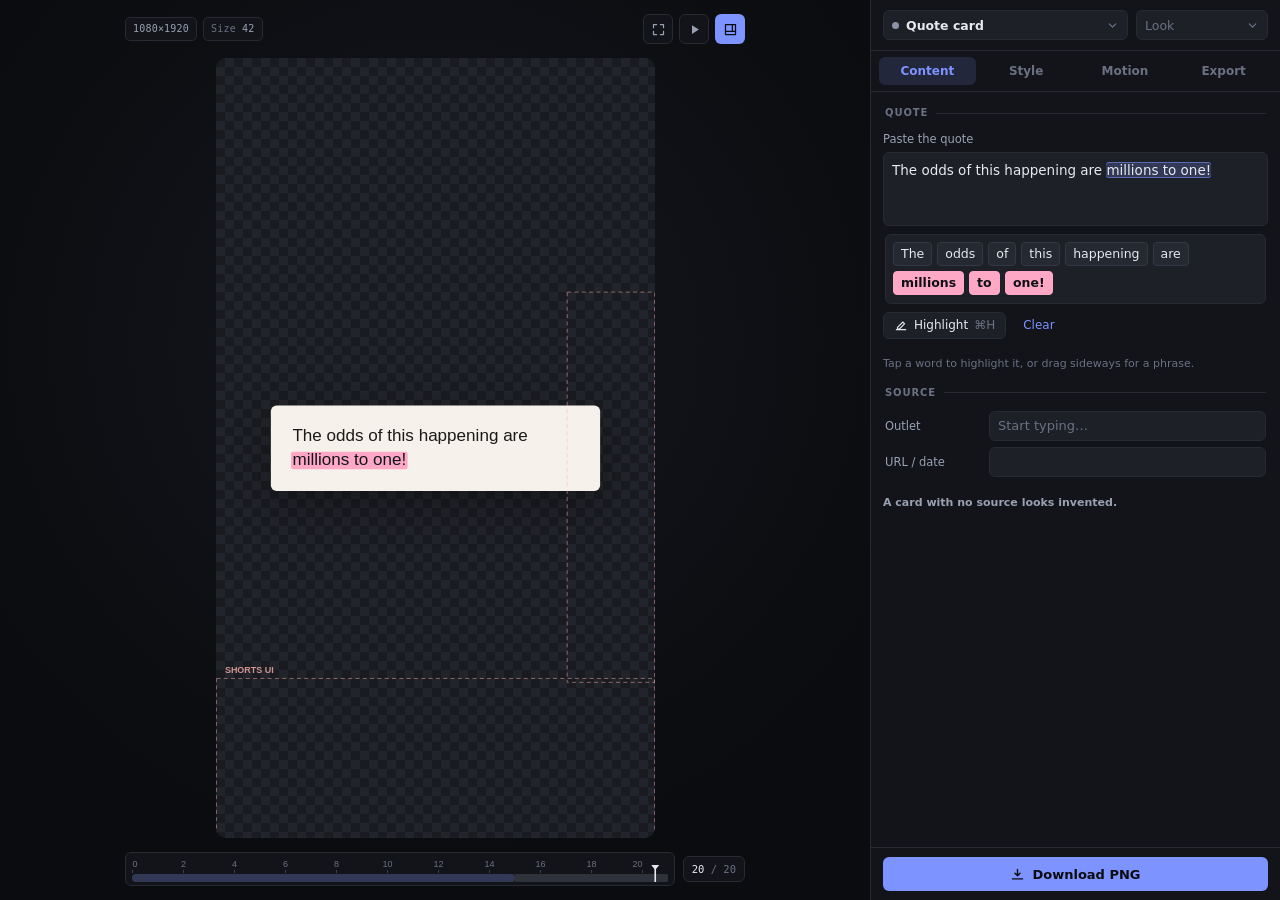
==== commit 94f78dbd: "Fix stage chrome overlapping the card, dead scrub/play, stuck keyboard state Canvas chrome (reported" ====
--- a/index.html
+++ b/index.html
@@ -13,24 +13,27 @@
 <body>
 <div class="app">
 
+  <!-- Three fixed bands: tools, artwork, ruler. The tools used to float over the
+       canvas and the ruler was pinned to its bottom edge, so both moved whenever
+       the canvas resized — and the buttons sat on top of the card. Now only the
+       middle band changes size, and nothing overlaps the artwork. -->
   <main class="stage">
-    <!-- The tools float over the canvas instead of sitting in a row beneath it,
-         which gives the preview the height back and puts the controls where the
-         eye already is. -->
+    <div class="sbar">
+      <span class="badge" id="rOut">—</span>
+      <span class="badge dim">Size <b id="rFit">—</b></span>
+      <span class="sp"></span>
+      <button class="fab" id="view" aria-pressed="false" aria-label="Zoom to card" title="Zoom the preview to the card (F)">
+        <svg viewBox="0 0 24 24"><path d="M4 9V4h5M20 9V4h-5M4 15v5h5M20 15v5h-5"/></svg></button>
+      <button class="fab" id="play" aria-pressed="false" aria-label="Play" title="Play (space)">
+        <svg viewBox="0 0 24 24"><path d="M8 5l11 7-11 7z"/></svg></button>
+      <!-- A preview overlay, never exported — so it belongs with the preview, not
+           with the card's style. -->
+      <button class="fab" id="guides" aria-pressed="true" aria-label="Shorts UI zones"
+              title="Shorts UI safe zones — preview only, never exported">
+        <svg viewBox="0 0 24 24"><path d="M4 4h16v16H4z"/><path d="M4 15h16M15 15V4"/></svg></button>
+    </div>
     <div class="cwrap">
       <div class="viewer"><canvas id="preview"></canvas></div>
-      <div class="ovl ovl-tl"><span class="badge" id="rOut">—</span><span class="badge dim">Size <b id="rFit">—</b></span></div>
-      <div class="ovl ovl-tr">
-        <button class="fab" id="view" aria-pressed="false" aria-label="Zoom to card" title="Zoom the preview to the card (F)">
-          <svg viewBox="0 0 24 24"><path d="M4 9V4h5M20 9V4h-5M4 15v5h5M20 15v5h-5"/></svg></button>
-        <button class="fab" id="play" aria-pressed="false" aria-label="Play" title="Play (space)">
-          <svg viewBox="0 0 24 24"><path d="M8 5l11 7-11 7z"/></svg></button>
-        <!-- A preview overlay, never exported — so it belongs with the preview, not
-             with the card's style. -->
-        <button class="fab" id="guides" aria-pressed="true" aria-label="Shorts UI zones"
-                title="Shorts UI safe zones — preview only, never exported">
-          <svg viewBox="0 0 24 24"><path d="M4 4h16v16H4z"/><path d="M4 15h16M15 15V4"/></svg></button>
-      </div>
     </div>
     <div class="tl hide" id="tl">
       <canvas id="tlBar"></canvas>
@@ -287,6 +290,10 @@
         <details class="fold sec" id="motionAdv">
           <summary>Shape the curve</summary>
           <div class="gwrap" id="gwrap"><canvas id="curve"></canvas></div>
+          <!-- A built-in shape has no control points to drag, and nothing said so.
+               This converts it to the nearest bezier and hands over the handles. -->
+          <div class="row" id="editCurveRow"><label>Handles</label>
+            <button class="btn" id="makeCustom">Make this curve editable</button></div>
           <div class="row"><label>Fade</label>
             <div class="seg" id="fadeEase"><button data-v="inout" aria-pressed="true">In-out</button><button data-v="out">Out</button><button data-v="none">None</button></div>
           </div>
--- a/assets/css/app.css
+++ b/assets/css/app.css
@@ -38,37 +38,39 @@
        height:var(--vh,100%);max-height:var(--vh,100%)}
 }
 
-/* ---- canvas stage ---- */
-.stage{display:flex;flex-direction:column;align-items:center;justify-content:center;gap:10px;
-  padding:18px;min-height:0;min-width:0;overflow:hidden;background:
+/* ---- canvas stage ----
+   Three bands. Only the middle one resizes, so the tools and the ruler hold
+   their position whatever the canvas does — and neither sits on the artwork. */
+.stage{display:flex;flex-direction:column;align-items:center;gap:10px;
+  padding:14px 18px;min-height:0;min-width:0;overflow:hidden;background:
     radial-gradient(circle at 50% 38%,#15171E 0%,var(--bg) 72%)}
-/* sized by the canvas inside it, so the floating overlays can anchor to the
-   artwork rather than to the stage */
-.cwrap{position:relative;line-height:0;min-height:0}
+.sbar{flex:none;display:flex;align-items:center;gap:6px;width:100%;max-width:620px}
+.sbar .sp{flex:1;min-width:8px}
+/* flex:1 with min-height:0 means the canvas gets what is left and can never push
+   the bands around — the sizing is one-way */
+.cwrap{flex:1;min-height:0;width:100%;display:grid;place-items:center;overflow:hidden}
 .viewer{line-height:0;border-radius:10px;overflow:hidden}
 #preview{display:block;cursor:zoom-in;box-shadow:0 12px 40px rgba(0,0,0,.55);
   background:conic-gradient(#22242B 25%,#191B21 0 50%,#22242B 0 75%,#191B21 0) 0 0/18px 18px}
 
-/* ---- floating canvas controls ---- */
-.ovl{position:absolute;display:flex;gap:5px;line-height:1;z-index:2}
-.ovl-tl{top:8px;left:8px;flex-direction:column;align-items:flex-start;pointer-events:none}
-.ovl-tr{top:8px;right:8px}
-.badge{font-family:var(--mono);font-size:10px;letter-spacing:.02em;color:var(--fg-2);
-  background:rgba(11,12,15,.62);backdrop-filter:blur(6px);border:1px solid rgba(255,255,255,.07);
-  border-radius:5px;padding:3px 6px}
+/* ---- stage tool bar ---- */
+.badge{flex:none;font-family:var(--mono);font-size:10px;letter-spacing:.02em;color:var(--fg-2);
+  background:var(--panel);border:1px solid var(--line);
+  border-radius:5px;padding:4px 7px;white-space:nowrap;
+  overflow:hidden;text-overflow:ellipsis}
 .badge.dim{color:var(--fg-3)}
 .badge b{color:var(--fg-2);font-weight:500}
 .badge b.warn{color:var(--warn)}
-.fab{width:30px;height:30px;padding:0;border-radius:8px;cursor:pointer;display:grid;place-items:center;
-  color:var(--fg-2);background:rgba(11,12,15,.62);backdrop-filter:blur(6px);
-  border:1px solid rgba(255,255,255,.07)}
-.fab:hover{background:rgba(37,41,50,.9);color:var(--fg)}
+.fab{flex:none;width:30px;height:30px;padding:0;border-radius:var(--r);cursor:pointer;
+  display:grid;place-items:center;color:var(--fg-2);background:var(--panel);
+  border:1px solid var(--line)}
+.fab:hover{background:var(--input-hi);color:var(--fg)}
 .fab svg{width:15px;height:15px;fill:none;stroke:currentColor;stroke-width:2;stroke-linecap:round;stroke-linejoin:round}
 #play svg{fill:currentColor;stroke:none}
 .fab[aria-pressed=true]{background:var(--acc);border-color:transparent;color:var(--acc-ink)}
 
 /* ---- frame timeline ---- */
-.tl{flex:none;display:flex;align-items:center;gap:8px;width:100%;max-width:560px}
+.tl{flex:none;display:flex;align-items:center;gap:8px;width:100%;max-width:620px}
 #tlBar{flex:1;min-width:0;height:34px;display:block;touch-action:none;cursor:ew-resize;
   background:var(--panel);border:1px solid var(--line);border-radius:var(--r)}
 .tl-read{flex:none;height:26px;padding:0 8px;border-radius:var(--r);border:1px solid var(--line);
@@ -450,19 +452,22 @@
   /* The canvas height is the one knob: dragging the grip changes it, and the
      editor simply takes whatever is left. Heights come from --vh, never static
      vh, so the keyboard cannot squeeze the controls out of view. */
-  .stage{flex:none;height:var(--canvasH,40vh);padding:10px 12px 6px;gap:7px;background:none;
+  .stage{flex:none;height:var(--canvasH,40vh);padding:7px 10px;gap:6px;background:none;
     transition:height .2s cubic-bezier(.2,0,0,1)}
+  .sbar{gap:5px}
+  .badge{font-size:9.5px;padding:3px 5px}
+  #tlBar{height:28px}
+  .tl-read{height:24px;padding:0 6px}
   .app[data-drag=true] .stage{transition:none}
   .app[data-sheet=full] .stage{padding:0}
-  .app[data-sheet=full] .stage .ovl,
+  .app[data-sheet=full] .stage .sbar,
   .app[data-sheet=full] .stage .tl{display:none}
   /* while a field is focused the canvas becomes a short live strip — the
      overlays and the ruler would not fit and are not needed mid-typing */
-  :root[data-kb="1"] .stage{height:96px;padding:6px 12px 2px;gap:0}
-  :root[data-kb="1"] .stage .ovl,
+  :root[data-kb="1"] .stage{height:96px;padding:5px 10px 2px;gap:0}
+  :root[data-kb="1"] .stage .sbar,
   :root[data-kb="1"] .stage .tl{display:none}
-  #tlBar{height:30px}
-  .fab{width:34px;height:34px}
+  .fab{width:30px;height:30px}
 
   /* ---- drag grip ---- */
   .grip{display:flex;flex:none;align-items:center;justify-content:center;
@@ -604,9 +609,8 @@
 @keyframes viewerIn{from{opacity:0}to{opacity:1}}
 .viewer{animation:viewerIn .3s ease both}
 
-/* floating tools and the ruler settle in rather than appearing */
+/* the ruler settles in rather than appearing */
 @keyframes ovlIn{from{opacity:0;transform:translateY(-4px)}to{opacity:1;transform:none}}
-.ovl{animation:ovlIn .24s var(--e-out) both}
 .tl:not(.hide){animation:ovlIn .22s var(--e-out) both}
 .fab,.tl-read{transition:background var(--t) ease,color var(--t) ease,
               border-color var(--t) ease,transform .1s var(--e-out)}
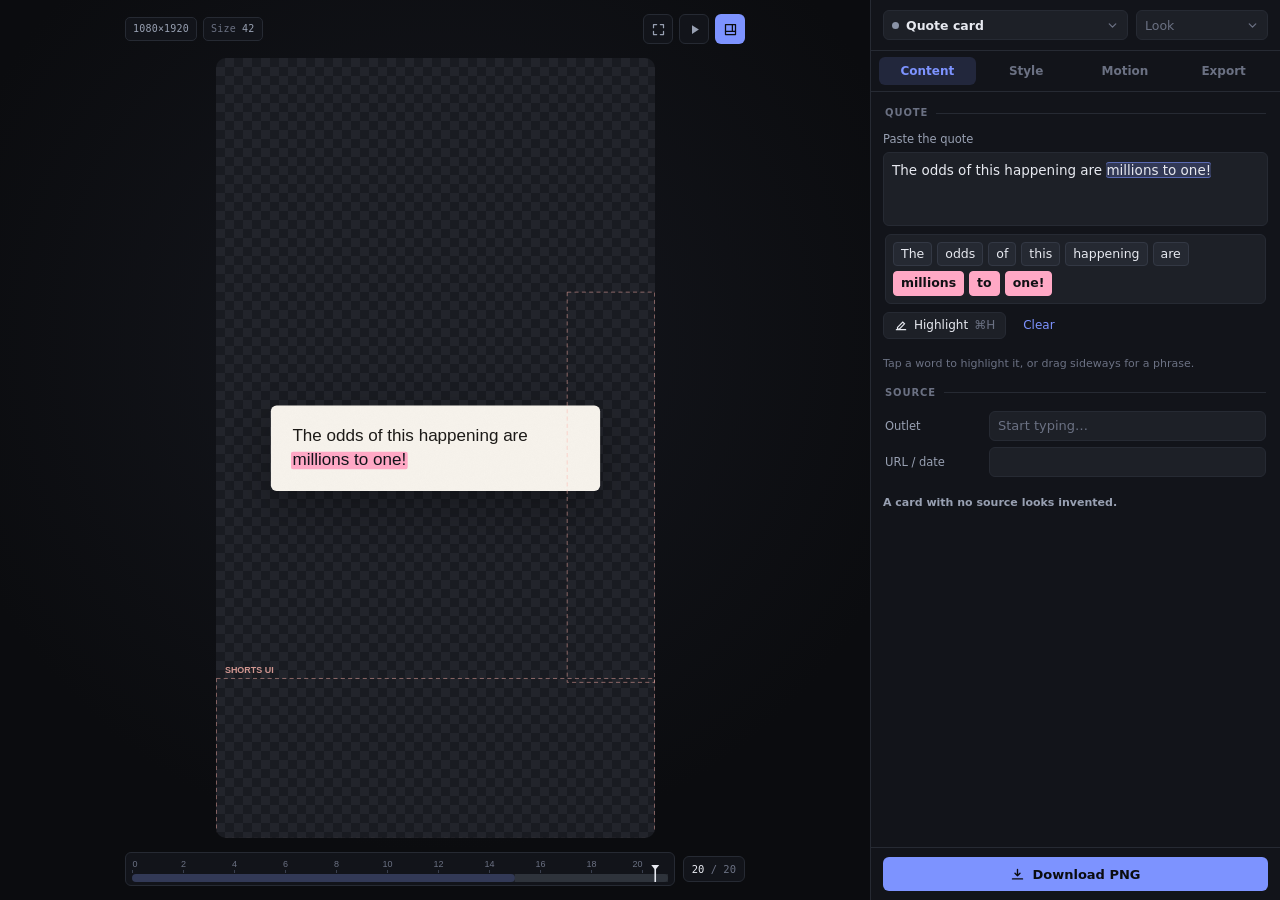
==== commit 26cb0017: "Add a paste dialog for images Both image rows gain a paste button beside the clear button. It opens " ====
--- a/index.html
+++ b/index.html
@@ -123,6 +123,8 @@
           <div class="drop" id="avatarDrop" role="button" tabindex="0" aria-label="Choose a profile picture">
             <span class="th" id="avatarThumb"><svg viewBox="0 0 24 24"><circle cx="12" cy="8" r="4"/><path d="M4 20c0-4 4-6 8-6s8 2 8 6"/></svg></span>
             <span class="lb">Profile picture<small id="avatarName">Optional — a coloured initial is used</small></span>
+            <button type="button" class="x pst" id="avatarPaste" aria-label="Paste an image"
+                    title="Paste or drop an image"><svg viewBox="0 0 24 24"><path d="M9 3.5h6V6H9zM8.5 5H6v15h12V5h-2.5"/></svg></button>
             <button type="button" class="x hide" id="avatarClear" aria-label="Remove">&times;</button>
             <input type="file" id="avatarFile" accept="image/*">
           </div>
@@ -180,6 +182,8 @@
           <div class="drop" id="mediaDrop" role="button" tabindex="0" aria-label="Choose an image">
             <span class="th" id="mediaThumb"><svg viewBox="0 0 24 24"><rect x="3" y="4" width="18" height="16" rx="2"/><circle cx="9" cy="10" r="2"/><path d="M4 18l5-4 4 3 3-2 4 3"/></svg></span>
             <span class="lb">Attached image<small id="mediaName">Shown inside the post</small></span>
+            <button type="button" class="x pst" id="mediaPaste" aria-label="Paste an image"
+                    title="Paste or drop an image"><svg viewBox="0 0 24 24"><path d="M9 3.5h6V6H9zM8.5 5H6v15h12V5h-2.5"/></svg></button>
             <button type="button" class="x hide" id="mediaClear" aria-label="Remove">&times;</button>
             <input type="file" id="mediaFile" accept="image/*">
           </div>
@@ -396,6 +400,25 @@
     <button class="go" id="dlMobile" aria-label="Download"><svg viewBox="0 0 24 24"><path d="M12 4v10M8 10l4 4 4-4M4 19h16"/></svg></button>
   </nav>
 </div>
+<!-- Paste target. A contenteditable zone rather than a plain div: the OS "Paste"
+     menu only appears for an editable element, which is the only route on a phone
+     where there is no Ctrl+V. -->
+<div class="modal" id="pasteModal" hidden>
+  <div class="mdl" role="dialog" aria-modal="true" aria-labelledby="pasteTitle">
+    <h2 id="pasteTitle">Paste an image</h2>
+    <div class="pzone" id="pasteZone" contenteditable="true" role="textbox"
+         aria-labelledby="pasteTitle" spellcheck="false"
+         data-ph="Press &#8984;V, or drop an image here"></div>
+    <p class="note" id="pasteNote">Take a screenshot, copy an image from a browser,
+      or drag a file in. A copied <b>link</b> will not work &mdash; a remote image
+      blocks PNG and GIF export.</p>
+    <div class="btn-row">
+      <button class="btn" id="pasteRead">Paste from clipboard</button>
+      <button class="btn ghost" id="pasteCancel">Cancel</button>
+    </div>
+  </div>
+</div>
+
 <div class="snack" id="snack"></div>
 <!-- Shown only if the module bundle never boots (e.g. opened over file://,
      where ES modules are blocked by CORS). boot.js removes it. -->
--- a/assets/css/app.css
+++ b/assets/css/app.css
@@ -277,8 +277,13 @@
 .drop{position:relative}
 .drop[data-over=true]{border-color:var(--acc);background:var(--acc-soft)}
 .drop:focus-visible{outline:2px solid var(--acc);outline-offset:1px}
-.drop .x{background:none;border:0;color:var(--fg-3);cursor:pointer;font-size:16px;padding:2px 5px;line-height:1}
-.drop .x:hover{color:var(--warn)}
+.drop .x{background:none;border:0;color:var(--fg-3);cursor:pointer;font-size:16px;padding:2px 5px;line-height:1;
+  flex:none;border-radius:4px}
+.drop .x:hover{color:var(--warn);background:var(--line)}
+.drop .x.pst{padding:4px}
+.drop .x.pst:hover{color:var(--acc)}
+.drop .x.pst svg{display:block;width:15px;height:15px;fill:none;stroke:currentColor;
+  stroke-width:1.8;stroke-linecap:round;stroke-linejoin:round}
 
 /* word chips */
 /* Sits under the text field rather than replacing it, so it stays compact — it is
@@ -434,6 +439,29 @@
 #batchPreview:empty{display:none}
 .note.mono{font-family:var(--mono);font-size:10px}
 
+/* ---- paste dialog ----
+   Above the popup layer (z-index 60) so a list left open cannot cover it. */
+.modal{position:fixed;inset:0;z-index:80;display:grid;place-items:center;padding:20px;
+  background:rgba(6,7,10,.72);backdrop-filter:blur(3px)}
+.modal[hidden]{display:none}
+.mdl{width:min(420px,100%);background:var(--panel);border:1px solid var(--line-2);
+  border-radius:var(--r-lg);padding:16px 16px 12px;box-shadow:0 26px 70px rgba(0,0,0,.7)}
+.mdl h2{margin:0 0 12px;font-size:14px;font-weight:650;letter-spacing:-.005em}
+.mdl .note{padding:10px 0 4px}
+.mdl .btn-row{padding:8px 0 0}
+.pzone{min-height:132px;border:1px dashed var(--line-2);border-radius:var(--r);
+  background:var(--input);padding:12px;outline:none;overflow:hidden;
+  display:grid;place-items:center;text-align:center;cursor:text;
+  color:var(--fg-2);font-size:12.5px;line-height:1.5}
+.pzone:empty::before{content:attr(data-ph);color:var(--fg-3)}
+.pzone:focus{border-color:var(--acc);box-shadow:0 0 0 3px var(--acc-soft)}
+.pzone[data-over=true]{border-color:var(--acc);background:var(--acc-soft);border-style:solid}
+.pzone img{max-width:100%;max-height:110px}
+@media (max-width:900px){
+  .pzone{min-height:150px}
+  .modal{padding:14px;align-items:start;padding-top:16vh}
+}
+
 /* ---- drag grip (mobile only) ---- */
 .grip{display:none}
 
@@ -605,6 +633,13 @@
 /* toast */
 .snack{transition:opacity .2s ease,transform .24s var(--e-snap)}
 
+/* dialog */
+@keyframes mdlIn{from{opacity:0}to{opacity:1}}
+@keyframes mdlCard{from{opacity:0;transform:translateY(8px) scale(.98)}to{opacity:1;transform:none}}
+.modal:not([hidden]){animation:mdlIn .14s ease both}
+.modal:not([hidden]) .mdl{animation:mdlCard .2s var(--e-out) both}
+.pzone{transition:border-color var(--t) ease,background var(--t) ease,box-shadow var(--t) ease}
+
 /* canvas fades in on first paint so it does not flash */
 @keyframes viewerIn{from{opacity:0}to{opacity:1}}
 .viewer{animation:viewerIn .3s ease both}
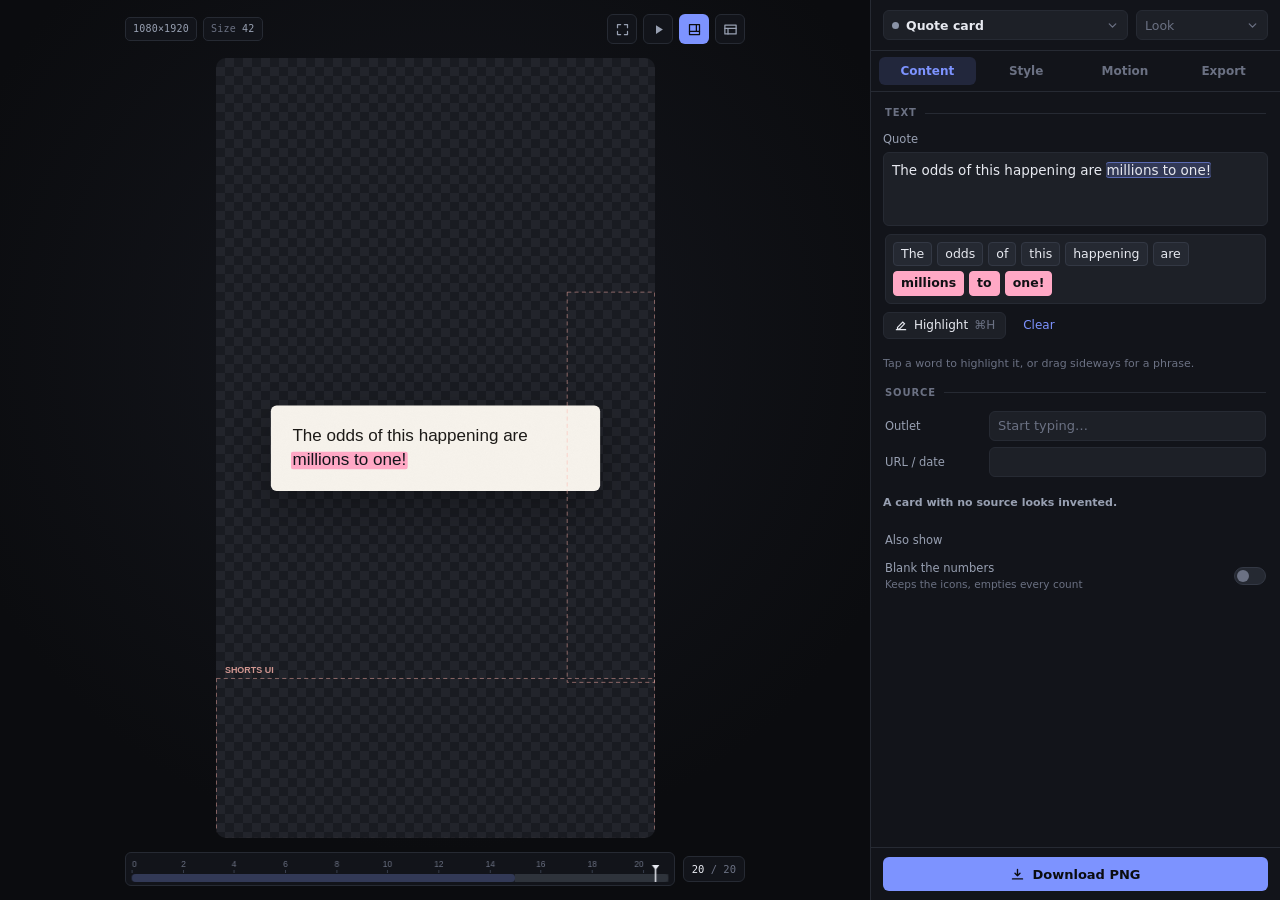
==== commit a6ad84c5: "Add Studio: paste a script, get a timeline, export a 4K MP4 The card generator makes one graphic at " ====
--- a/index.html
+++ b/index.html
@@ -31,6 +31,11 @@
       <button class="fab" id="guides" aria-pressed="true" aria-label="Shorts UI zones"
               title="Shorts UI safe zones — preview only, never exported">
         <svg viewBox="0 0 24 24"><path d="M4 4h16v16H4z"/><path d="M4 15h16M15 15V4"/></svg></button>
+      <!-- The other half of the workflow: one card at a time here, a whole
+           video from one pasted script there. -->
+      <a class="fab" href="studio.html" aria-label="Studio"
+         title="Studio — build a whole video from a pasted script">
+        <svg viewBox="0 0 24 24"><path d="M3 5h18v14H3z"/><path d="M3 10h18M8 10v9"/></svg></a>
     </div>
     <div class="cwrap">
       <div class="viewer"><canvas id="preview"></canvas></div>
@@ -123,8 +128,6 @@
           <div class="drop" id="avatarDrop" role="button" tabindex="0" aria-label="Choose a profile picture">
             <span class="th" id="avatarThumb"><svg viewBox="0 0 24 24"><circle cx="12" cy="8" r="4"/><path d="M4 20c0-4 4-6 8-6s8 2 8 6"/></svg></span>
             <span class="lb">Profile picture<small id="avatarName">Optional — a coloured initial is used</small></span>
-            <button type="button" class="x pst" id="avatarPaste" aria-label="Paste an image"
-                    title="Paste or drop an image"><svg viewBox="0 0 24 24"><path d="M9 3.5h6V6H9zM8.5 5H6v15h12V5h-2.5"/></svg></button>
             <button type="button" class="x hide" id="avatarClear" aria-label="Remove">&times;</button>
             <input type="file" id="avatarFile" accept="image/*">
           </div>
@@ -182,8 +185,6 @@
           <div class="drop" id="mediaDrop" role="button" tabindex="0" aria-label="Choose an image">
             <span class="th" id="mediaThumb"><svg viewBox="0 0 24 24"><rect x="3" y="4" width="18" height="16" rx="2"/><circle cx="9" cy="10" r="2"/><path d="M4 18l5-4 4 3 3-2 4 3"/></svg></span>
             <span class="lb">Attached image<small id="mediaName">Shown inside the post</small></span>
-            <button type="button" class="x pst" id="mediaPaste" aria-label="Paste an image"
-                    title="Paste or drop an image"><svg viewBox="0 0 24 24"><path d="M9 3.5h6V6H9zM8.5 5H6v15h12V5h-2.5"/></svg></button>
             <button type="button" class="x hide" id="mediaClear" aria-label="Remove">&times;</button>
             <input type="file" id="mediaFile" accept="image/*">
           </div>
@@ -400,25 +401,6 @@
     <button class="go" id="dlMobile" aria-label="Download"><svg viewBox="0 0 24 24"><path d="M12 4v10M8 10l4 4 4-4M4 19h16"/></svg></button>
   </nav>
 </div>
-<!-- Paste target. A contenteditable zone rather than a plain div: the OS "Paste"
-     menu only appears for an editable element, which is the only route on a phone
-     where there is no Ctrl+V. -->
-<div class="modal" id="pasteModal" hidden>
-  <div class="mdl" role="dialog" aria-modal="true" aria-labelledby="pasteTitle">
-    <h2 id="pasteTitle">Paste an image</h2>
-    <div class="pzone" id="pasteZone" contenteditable="true" role="textbox"
-         aria-labelledby="pasteTitle" spellcheck="false"
-         data-ph="Press &#8984;V, or drop an image here"></div>
-    <p class="note" id="pasteNote">Take a screenshot, copy an image from a browser,
-      or drag a file in. A copied <b>link</b> will not work &mdash; a remote image
-      blocks PNG and GIF export.</p>
-    <div class="btn-row">
-      <button class="btn" id="pasteRead">Paste from clipboard</button>
-      <button class="btn ghost" id="pasteCancel">Cancel</button>
-    </div>
-  </div>
-</div>
-
 <div class="snack" id="snack"></div>
 <!-- Shown only if the module bundle never boots (e.g. opened over file://,
      where ES modules are blocked by CORS). boot.js removes it. -->
--- a/assets/css/app.css
+++ b/assets/css/app.css
@@ -68,6 +68,7 @@
 .fab svg{width:15px;height:15px;fill:none;stroke:currentColor;stroke-width:2;stroke-linecap:round;stroke-linejoin:round}
 #play svg{fill:currentColor;stroke:none}
 .fab[aria-pressed=true]{background:var(--acc);border-color:transparent;color:var(--acc-ink)}
+a.fab{text-decoration:none}
 
 /* ---- frame timeline ---- */
 .tl{flex:none;display:flex;align-items:center;gap:8px;width:100%;max-width:620px}
@@ -277,13 +278,8 @@
 .drop{position:relative}
 .drop[data-over=true]{border-color:var(--acc);background:var(--acc-soft)}
 .drop:focus-visible{outline:2px solid var(--acc);outline-offset:1px}
-.drop .x{background:none;border:0;color:var(--fg-3);cursor:pointer;font-size:16px;padding:2px 5px;line-height:1;
-  flex:none;border-radius:4px}
-.drop .x:hover{color:var(--warn);background:var(--line)}
-.drop .x.pst{padding:4px}
-.drop .x.pst:hover{color:var(--acc)}
-.drop .x.pst svg{display:block;width:15px;height:15px;fill:none;stroke:currentColor;
-  stroke-width:1.8;stroke-linecap:round;stroke-linejoin:round}
+.drop .x{background:none;border:0;color:var(--fg-3);cursor:pointer;font-size:16px;padding:2px 5px;line-height:1}
+.drop .x:hover{color:var(--warn)}
 
 /* word chips */
 /* Sits under the text field rather than replacing it, so it stays compact — it is
@@ -439,29 +435,6 @@
 #batchPreview:empty{display:none}
 .note.mono{font-family:var(--mono);font-size:10px}
 
-/* ---- paste dialog ----
-   Above the popup layer (z-index 60) so a list left open cannot cover it. */
-.modal{position:fixed;inset:0;z-index:80;display:grid;place-items:center;padding:20px;
-  background:rgba(6,7,10,.72);backdrop-filter:blur(3px)}
-.modal[hidden]{display:none}
-.mdl{width:min(420px,100%);background:var(--panel);border:1px solid var(--line-2);
-  border-radius:var(--r-lg);padding:16px 16px 12px;box-shadow:0 26px 70px rgba(0,0,0,.7)}
-.mdl h2{margin:0 0 12px;font-size:14px;font-weight:650;letter-spacing:-.005em}
-.mdl .note{padding:10px 0 4px}
-.mdl .btn-row{padding:8px 0 0}
-.pzone{min-height:132px;border:1px dashed var(--line-2);border-radius:var(--r);
-  background:var(--input);padding:12px;outline:none;overflow:hidden;
-  display:grid;place-items:center;text-align:center;cursor:text;
-  color:var(--fg-2);font-size:12.5px;line-height:1.5}
-.pzone:empty::before{content:attr(data-ph);color:var(--fg-3)}
-.pzone:focus{border-color:var(--acc);box-shadow:0 0 0 3px var(--acc-soft)}
-.pzone[data-over=true]{border-color:var(--acc);background:var(--acc-soft);border-style:solid}
-.pzone img{max-width:100%;max-height:110px}
-@media (max-width:900px){
-  .pzone{min-height:150px}
-  .modal{padding:14px;align-items:start;padding-top:16vh}
-}
-
 /* ---- drag grip (mobile only) ---- */
 .grip{display:none}
 
@@ -633,13 +606,6 @@
 /* toast */
 .snack{transition:opacity .2s ease,transform .24s var(--e-snap)}
 
-/* dialog */
-@keyframes mdlIn{from{opacity:0}to{opacity:1}}
-@keyframes mdlCard{from{opacity:0;transform:translateY(8px) scale(.98)}to{opacity:1;transform:none}}
-.modal:not([hidden]){animation:mdlIn .14s ease both}
-.modal:not([hidden]) .mdl{animation:mdlCard .2s var(--e-out) both}
-.pzone{transition:border-color var(--t) ease,background var(--t) ease,box-shadow var(--t) ease}
-
 /* canvas fades in on first paint so it does not flash */
 @keyframes viewerIn{from{opacity:0}to{opacity:1}}
 .viewer{animation:viewerIn .3s ease both}
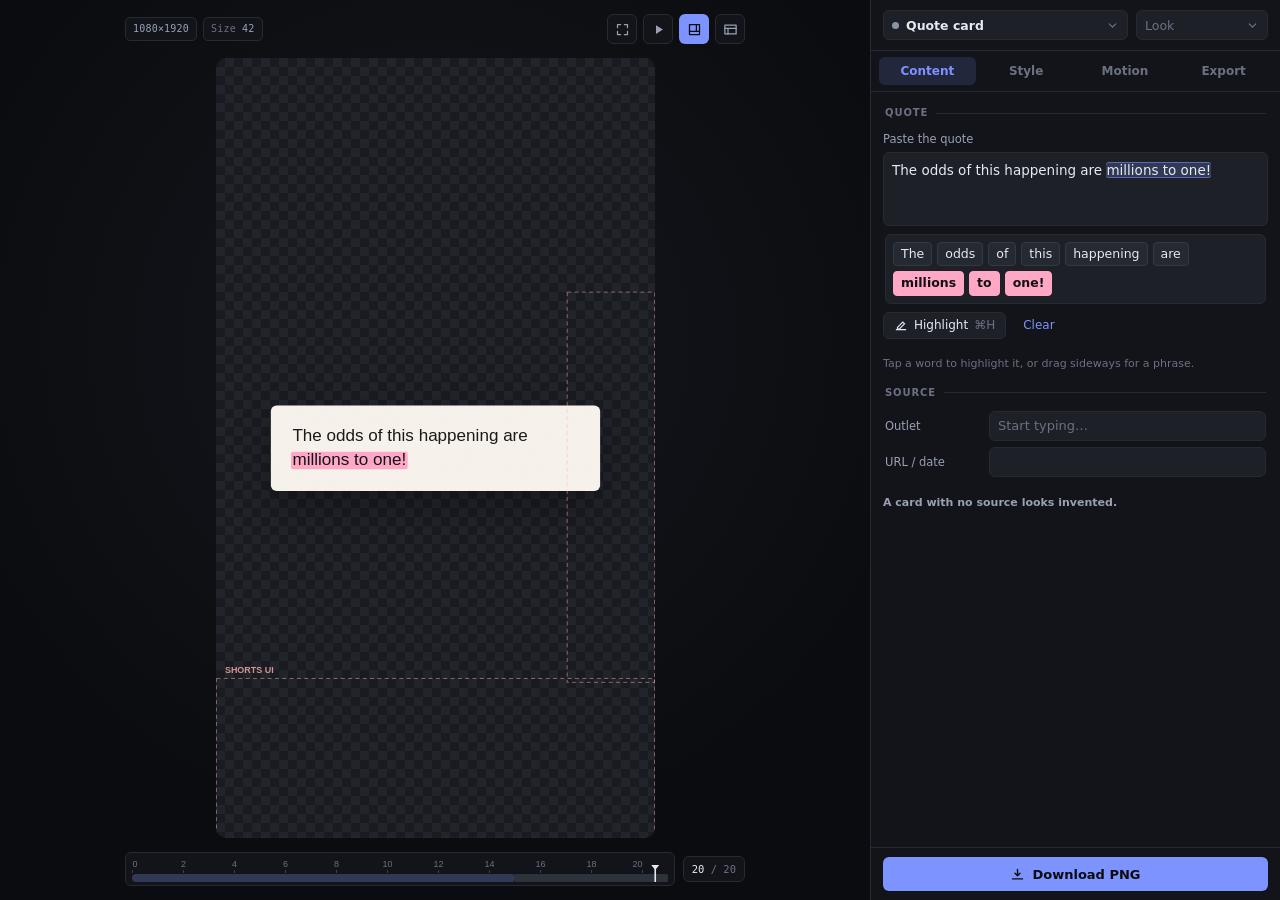
==== commit 21ec0b92: "Merge #11: clipboard paste and the mobile keyboard fix Folds the last open branch onto main alongsid" ====
--- a/index.html
+++ b/index.html
@@ -128,6 +128,8 @@
           <div class="drop" id="avatarDrop" role="button" tabindex="0" aria-label="Choose a profile picture">
             <span class="th" id="avatarThumb"><svg viewBox="0 0 24 24"><circle cx="12" cy="8" r="4"/><path d="M4 20c0-4 4-6 8-6s8 2 8 6"/></svg></span>
             <span class="lb">Profile picture<small id="avatarName">Optional — a coloured initial is used</small></span>
+            <button type="button" class="x pst" id="avatarPaste" aria-label="Paste an image"
+                    title="Paste or drop an image"><svg viewBox="0 0 24 24"><path d="M9 3.5h6V6H9zM8.5 5H6v15h12V5h-2.5"/></svg></button>
             <button type="button" class="x hide" id="avatarClear" aria-label="Remove">&times;</button>
             <input type="file" id="avatarFile" accept="image/*">
           </div>
@@ -185,6 +187,8 @@
           <div class="drop" id="mediaDrop" role="button" tabindex="0" aria-label="Choose an image">
             <span class="th" id="mediaThumb"><svg viewBox="0 0 24 24"><rect x="3" y="4" width="18" height="16" rx="2"/><circle cx="9" cy="10" r="2"/><path d="M4 18l5-4 4 3 3-2 4 3"/></svg></span>
             <span class="lb">Attached image<small id="mediaName">Shown inside the post</small></span>
+            <button type="button" class="x pst" id="mediaPaste" aria-label="Paste an image"
+                    title="Paste or drop an image"><svg viewBox="0 0 24 24"><path d="M9 3.5h6V6H9zM8.5 5H6v15h12V5h-2.5"/></svg></button>
             <button type="button" class="x hide" id="mediaClear" aria-label="Remove">&times;</button>
             <input type="file" id="mediaFile" accept="image/*">
           </div>
@@ -401,6 +405,25 @@
     <button class="go" id="dlMobile" aria-label="Download"><svg viewBox="0 0 24 24"><path d="M12 4v10M8 10l4 4 4-4M4 19h16"/></svg></button>
   </nav>
 </div>
+<!-- Paste target. A contenteditable zone rather than a plain div: the OS "Paste"
+     menu only appears for an editable element, which is the only route on a phone
+     where there is no Ctrl+V. -->
+<div class="modal" id="pasteModal" hidden>
+  <div class="mdl" role="dialog" aria-modal="true" aria-labelledby="pasteTitle">
+    <h2 id="pasteTitle">Paste an image</h2>
+    <div class="pzone" id="pasteZone" contenteditable="true" role="textbox"
+         aria-labelledby="pasteTitle" spellcheck="false"
+         data-ph="Press &#8984;V, or drop an image here"></div>
+    <p class="note" id="pasteNote">Take a screenshot, copy an image from a browser,
+      or drag a file in. A copied <b>link</b> will not work &mdash; a remote image
+      blocks PNG and GIF export.</p>
+    <div class="btn-row">
+      <button class="btn" id="pasteRead">Paste from clipboard</button>
+      <button class="btn ghost" id="pasteCancel">Cancel</button>
+    </div>
+  </div>
+</div>
+
 <div class="snack" id="snack"></div>
 <!-- Shown only if the module bundle never boots (e.g. opened over file://,
      where ES modules are blocked by CORS). boot.js removes it. -->
--- a/assets/css/app.css
+++ b/assets/css/app.css
@@ -278,8 +278,13 @@
 .drop{position:relative}
 .drop[data-over=true]{border-color:var(--acc);background:var(--acc-soft)}
 .drop:focus-visible{outline:2px solid var(--acc);outline-offset:1px}
-.drop .x{background:none;border:0;color:var(--fg-3);cursor:pointer;font-size:16px;padding:2px 5px;line-height:1}
-.drop .x:hover{color:var(--warn)}
+.drop .x{background:none;border:0;color:var(--fg-3);cursor:pointer;font-size:16px;padding:2px 5px;line-height:1;
+  flex:none;border-radius:4px}
+.drop .x:hover{color:var(--warn);background:var(--line)}
+.drop .x.pst{padding:4px}
+.drop .x.pst:hover{color:var(--acc)}
+.drop .x.pst svg{display:block;width:15px;height:15px;fill:none;stroke:currentColor;
+  stroke-width:1.8;stroke-linecap:round;stroke-linejoin:round}
 
 /* word chips */
 /* Sits under the text field rather than replacing it, so it stays compact — it is
@@ -435,6 +440,29 @@
 #batchPreview:empty{display:none}
 .note.mono{font-family:var(--mono);font-size:10px}
 
+/* ---- paste dialog ----
+   Above the popup layer (z-index 60) so a list left open cannot cover it. */
+.modal{position:fixed;inset:0;z-index:80;display:grid;place-items:center;padding:20px;
+  background:rgba(6,7,10,.72);backdrop-filter:blur(3px)}
+.modal[hidden]{display:none}
+.mdl{width:min(420px,100%);background:var(--panel);border:1px solid var(--line-2);
+  border-radius:var(--r-lg);padding:16px 16px 12px;box-shadow:0 26px 70px rgba(0,0,0,.7)}
+.mdl h2{margin:0 0 12px;font-size:14px;font-weight:650;letter-spacing:-.005em}
+.mdl .note{padding:10px 0 4px}
+.mdl .btn-row{padding:8px 0 0}
+.pzone{min-height:132px;border:1px dashed var(--line-2);border-radius:var(--r);
+  background:var(--input);padding:12px;outline:none;overflow:hidden;
+  display:grid;place-items:center;text-align:center;cursor:text;
+  color:var(--fg-2);font-size:12.5px;line-height:1.5}
+.pzone:empty::before{content:attr(data-ph);color:var(--fg-3)}
+.pzone:focus{border-color:var(--acc);box-shadow:0 0 0 3px var(--acc-soft)}
+.pzone[data-over=true]{border-color:var(--acc);background:var(--acc-soft);border-style:solid}
+.pzone img{max-width:100%;max-height:110px}
+@media (max-width:900px){
+  .pzone{min-height:150px}
+  .modal{padding:14px;align-items:start;padding-top:16vh}
+}
+
 /* ---- drag grip (mobile only) ---- */
 .grip{display:none}
 
@@ -606,6 +634,13 @@
 /* toast */
 .snack{transition:opacity .2s ease,transform .24s var(--e-snap)}
 
+/* dialog */
+@keyframes mdlIn{from{opacity:0}to{opacity:1}}
+@keyframes mdlCard{from{opacity:0;transform:translateY(8px) scale(.98)}to{opacity:1;transform:none}}
+.modal:not([hidden]){animation:mdlIn .14s ease both}
+.modal:not([hidden]) .mdl{animation:mdlCard .2s var(--e-out) both}
+.pzone{transition:border-color var(--t) ease,background var(--t) ease,box-shadow var(--t) ease}
+
 /* canvas fades in on first paint so it does not flash */
 @keyframes viewerIn{from{opacity:0}to{opacity:1}}
 .viewer{animation:viewerIn .3s ease both}
